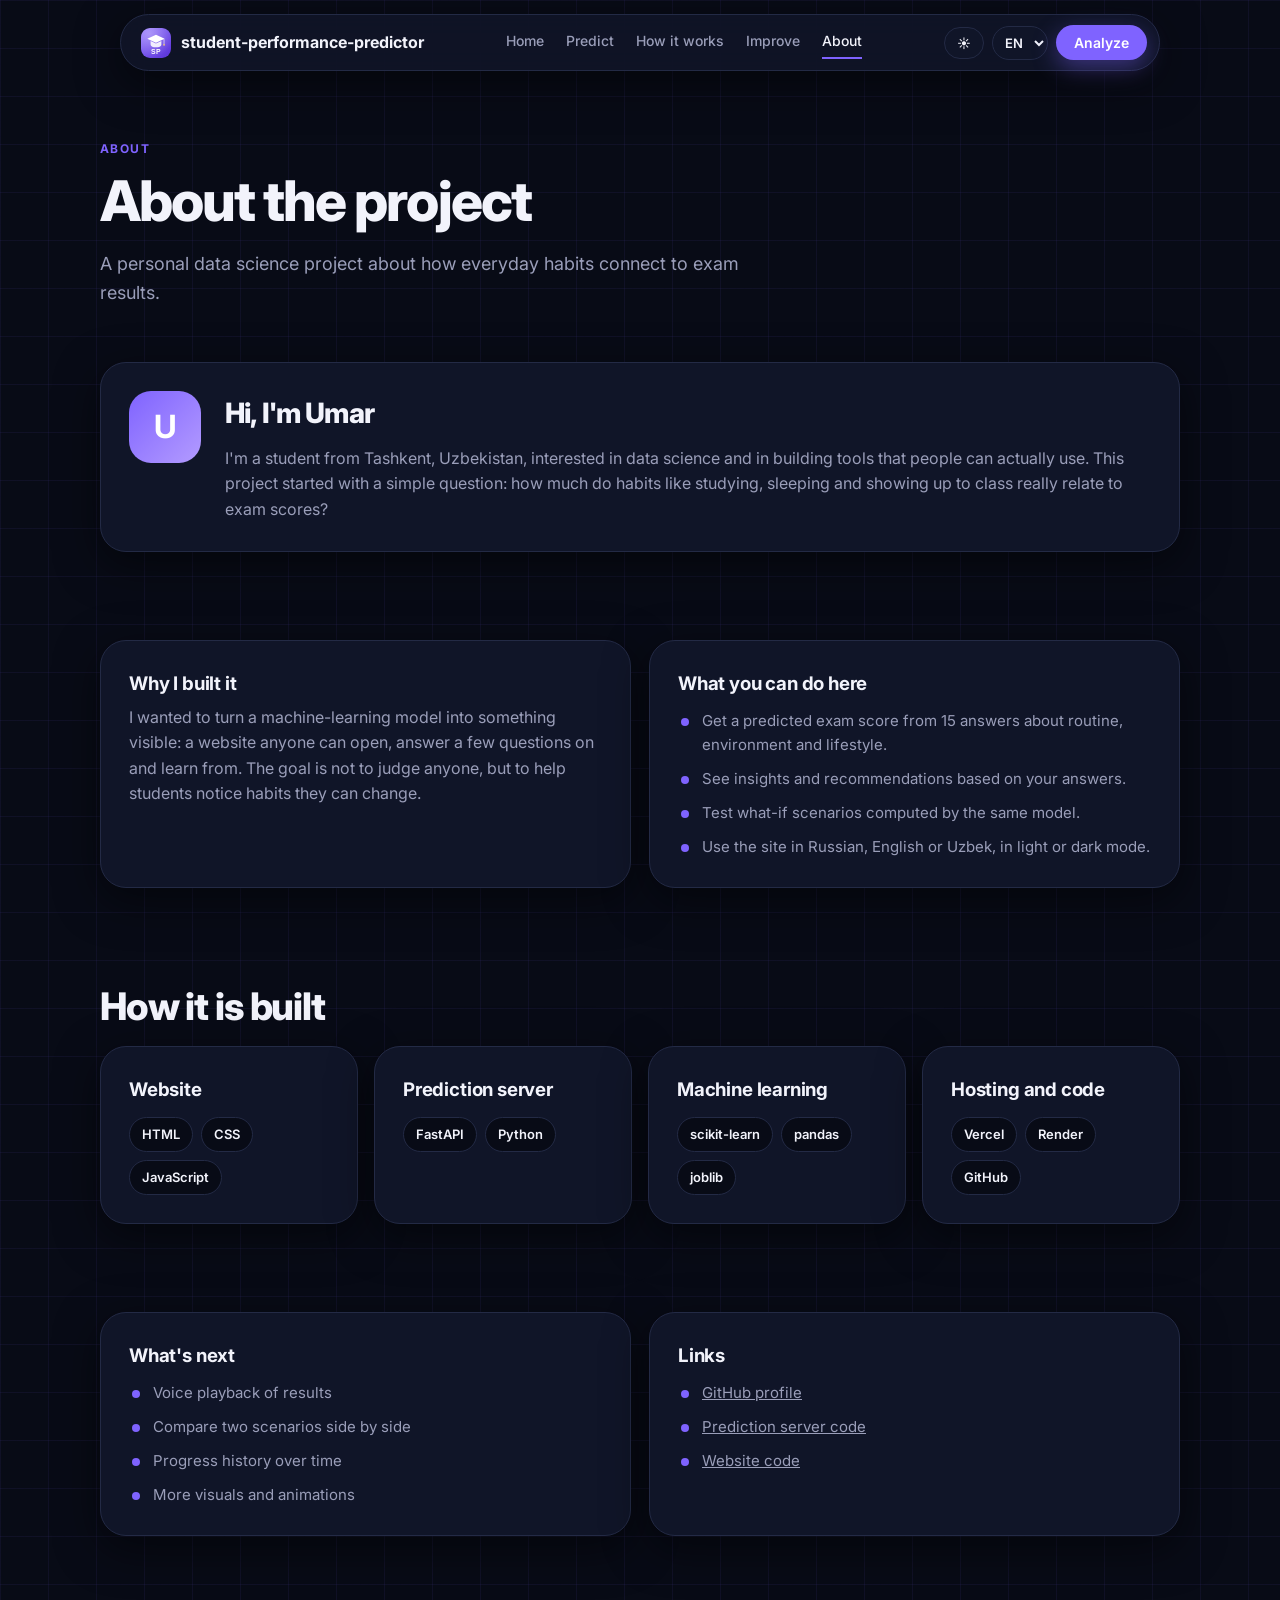
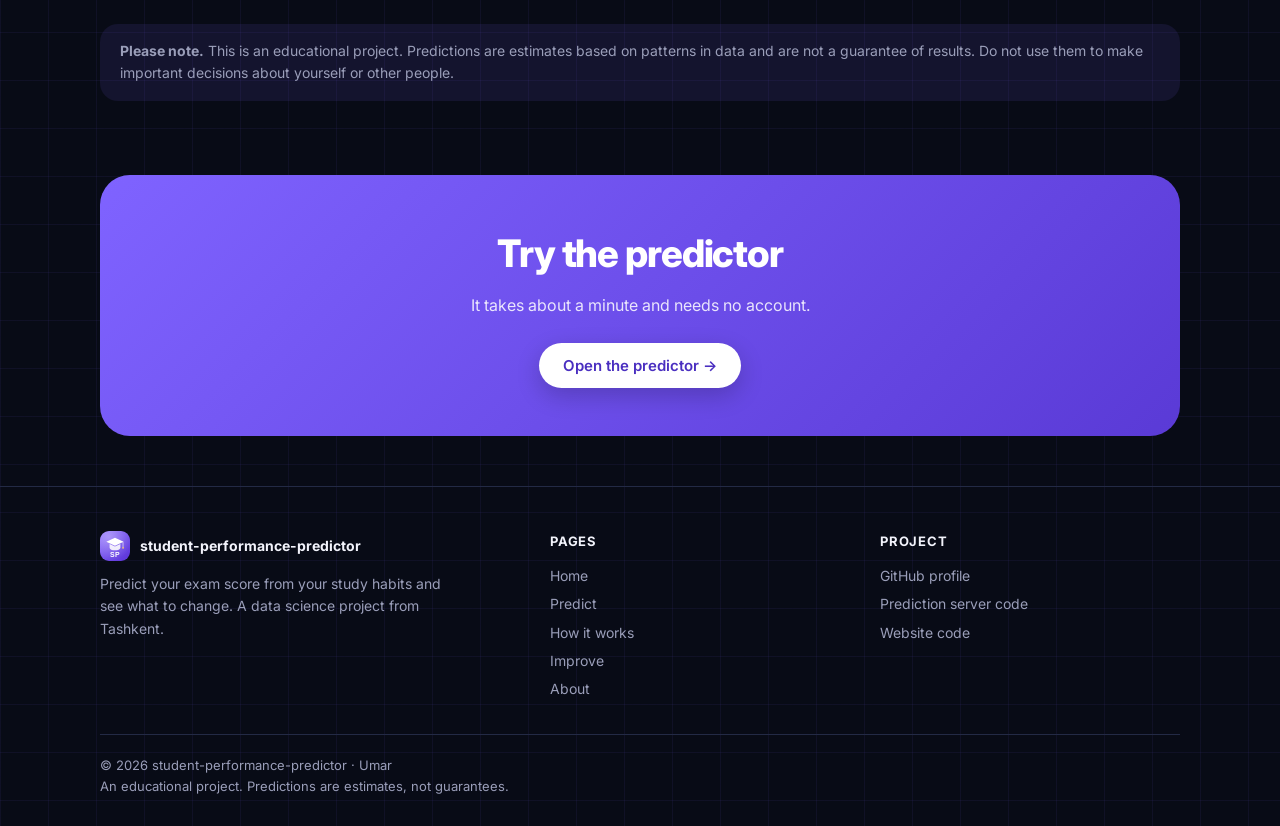
==== about.html @ a6890650 "Add files via upload" ====
<!doctype html>
<html lang="ru" data-theme="dark">
<head>
<meta charset="utf-8">
<meta name="viewport" content="width=device-width,initial-scale=1">
<title>About | student-performance-predictor</title>
<meta name="description" content="About the student performance predictor: a personal data science project by Umar, a student from Tashkent, Uzbekistan.">
<meta property="og:title" content="About the project">
<meta property="og:description" content="A personal data science project about how everyday habits connect to exam results.">
<meta property="og:type" content="website">
<meta property="og:site_name" content="student-performance-predictor">
<meta property="og:url" content="https://student-performance-predictor-vert-chi.vercel.app/about">
<meta property="og:image" content="https://student-performance-predictor-vert-chi.vercel.app/og.png">
<meta property="og:image:width" content="1200">
<meta property="og:image:height" content="630">
<meta name="twitter:card" content="summary_large_image">
<meta name="twitter:image" content="https://student-performance-predictor-vert-chi.vercel.app/og.png">
<link rel="canonical" href="https://student-performance-predictor-vert-chi.vercel.app/about">
<link rel="icon" type="image/svg+xml" href="/favicon.svg">
<link rel="icon" type="image/png" sizes="32x32" href="/favicon-32.png">
<link rel="apple-touch-icon" href="/apple-touch-icon.png">
<script>try{document.documentElement.setAttribute("data-theme",localStorage.getItem("theme")||"dark")}catch(e){}</script>
<link rel="preconnect" href="https://fonts.googleapis.com">
<link href="https://fonts.googleapis.com/css2?family=Inter:wght@400;500;600;700;800&display=swap" rel="stylesheet">
<link rel="stylesheet" href="/style.css">
</head>
<body>
<nav id="nav"></nav>

<main class="wrap">
  <div class="phead">
    <span class="crumb" data-i18n="crumb"></span>
    <h1 data-i18n="ab_title"></h1>
    <p class="lead" data-i18n="ab_lead"></p>
  </div>

  <section>
    <div class="card" style="display:flex;gap:24px;align-items:flex-start;flex-wrap:wrap">
      <div class="logo"><i style="width:72px;height:72px;border-radius:22px;font-size:32px">U</i></div>
      <div style="flex:1;min-width:260px">
        <h2 style="font-size:28px" data-i18n="me_t"></h2>
        <p style="font-size:16px" data-i18n="me_d"></p>
      </div>
    </div>
  </section>

  <section>
    <div class="cards2">
      <div class="card"><h3 data-i18n="why_t"></h3><p style="font-size:16px" data-i18n="why_d"></p></div>
      <div class="card"><h3 data-i18n="what_t"></h3><ul class="points" id="what"></ul></div>
    </div>
  </section>

  <section>
    <h2 data-i18n="tech_t"></h2>
    <div class="cards4">
      <div class="card"><h3 data-i18n="tc1"></h3><div class="stack"><span class="tag">HTML</span><span class="tag">CSS</span><span class="tag">JavaScript</span></div></div>
      <div class="card"><h3 data-i18n="tc2"></h3><div class="stack"><span class="tag">FastAPI</span><span class="tag">Python</span></div></div>
      <div class="card"><h3 data-i18n="tc3"></h3><div class="stack"><span class="tag">scikit-learn</span><span class="tag">pandas</span><span class="tag">joblib</span></div></div>
      <div class="card"><h3 data-i18n="tc4"></h3><div class="stack"><span class="tag">Vercel</span><span class="tag">Render</span><span class="tag">GitHub</span></div></div>
    </div>
  </section>

  <section>
    <div class="cards2">
      <div class="card"><h3 data-i18n="road_t"></h3><ul class="points" id="road"></ul></div>
      <div class="card"><h3 data-i18n="links_t"></h3>
        <ul class="points">
          <li><a href="https://github.com/umarkhodjaev-hash" target="_blank" rel="noopener" data-i18n="ft_gh"></a></li>
          <li><a href="https://github.com/umarkhodjaev-hash/student-performance-predictor" target="_blank" rel="noopener" data-i18n="ft_code"></a></li>
          <li><a href="https://github.com/umarkhodjaev-hash/student-performance-web" target="_blank" rel="noopener" data-i18n="ft_web"></a></li>
        </ul>
      </div>
    </div>
  </section>

  <section>
    <div class="notice"><b data-i18n="disc_t"></b> <span data-i18n="disc_d"></span></div>
  </section>

  <div class="band">
    <h2 data-i18n="go_t"></h2>
    <p data-i18n="go_d"></p>
    <a class="btn white" href="/predict" data-i18n="go_b"></a>
  </div>
</main>

<footer id="foot"></footer>

<script>
/* Shared: dictionary, layout (nav + footer), theme, language */
(function () {
  var API = "https://student-performance-predictor-bas2.onrender.com";
  window.API = API;

  window.T = {
    en: {
      n_home: "Home", n_pred: "Predict", n_how: "How it works", n_imp: "Improve", n_about: "About", n_cta: "Analyze",
      ft_tag: "Predict your exam score from your study habits and see what to change. A data science project from Tashkent.",
      ft_pages: "PAGES", ft_proj: "PROJECT", ft_gh: "GitHub profile", ft_code: "Prediction server code", ft_web: "Website code",
      ft_note: "An educational project. Predictions are estimates, not guarantees.",
      lv_excellent: "Excellent", lv_verygood: "Very Good", lv_dev: "Developing", lv_need: "Needs Improvement",
      o_Low: "Low", o_Medium: "Medium", o_High: "High", o_Yes: "Yes", o_No: "No",
      o_Positive: "Positive", o_Neutral: "Neutral", o_Negative: "Negative", o_Near: "Near", o_Moderate: "Moderate", o_Far: "Far",
      u_h: "h", u_d: "days"
    },
    ru: {
      n_home: "Главная", n_pred: "Прогноз", n_how: "Как это работает", n_imp: "Улучшить", n_about: "О проекте", n_cta: "Анализировать",
      ft_tag: "Прогнозируйте экзаменационный балл по учебным привычкам и узнайте, что менять. Проект по data science из Ташкента.",
      ft_pages: "СТРАНИЦЫ", ft_proj: "ПРОЕКТ", ft_gh: "Профиль GitHub", ft_code: "Код сервера прогноза", ft_web: "Код сайта",
      ft_note: "Учебный проект. Прогнозы приблизительные и не гарантируют результат.",
      lv_excellent: "Отлично", lv_verygood: "Очень хорошо", lv_dev: "Развивается", lv_need: "Нужно улучшить",
      o_Low: "Низкий", o_Medium: "Средний", o_High: "Высокий", o_Yes: "Да", o_No: "Нет",
      o_Positive: "Положит.", o_Neutral: "Нейтр.", o_Negative: "Отрицат.", o_Near: "Близко", o_Moderate: "Средне", o_Far: "Далеко",
      u_h: "ч", u_d: "дн."
    }
  };

  window.T.uz = {
  "n_home": "Bosh sahifa",
  "n_pred": "Bashorat",
  "n_how": "Qanday ishlaydi",
  "n_imp": "Yaxshilash",
  "n_about": "Loyiha haqida",
  "n_cta": "Tahlil qilish",
  "ft_tag": "O'quv odatlaringiz asosida imtihon balingizni bashorat qiling va nimani o'zgartirish kerakligini bilib oling. Toshkentdan data science loyihasi.",
  "ft_pages": "SAHIFALAR",
  "ft_proj": "LOYIHA",
  "ft_gh": "GitHub profili",
  "ft_code": "Bashorat serveri kodi",
  "ft_web": "Sayt kodi",
  "ft_note": "O'quv loyihasi. Bashoratlar taxminiy bo'lib, natijani kafolatlamaydi.",
  "lv_excellent": "A'lo",
  "lv_verygood": "Juda yaxshi",
  "lv_dev": "Rivojlanmoqda",
  "lv_need": "Yaxshilash kerak",
  "o_Low": "Past",
  "o_Medium": "O'rta",
  "o_High": "Yuqori",
  "o_Yes": "Ha",
  "o_No": "Yo'q",
  "o_Positive": "Ijobiy",
  "o_Neutral": "Neytral",
  "o_Negative": "Salbiy",
  "o_Near": "Yaqin",
  "o_Moderate": "O'rtacha",
  "o_Far": "Uzoq",
  "u_h": "soat",
  "u_d": "kun"
};

  var lang = "ru";
  try {
    var sl = localStorage.getItem("lang");
    var nl = (navigator.language || "").slice(0, 2);
    lang = (sl === "ru" || sl === "en" || sl === "uz") ? sl : (nl === "ru" ? "ru" : nl === "uz" ? "uz" : "en");
  } catch (e) {}

  window.getLang = function () { return lang; };
  window.t = function (k) {
    var d = window.T[lang];
    if (d[k] !== undefined) return d[k];
    if (window.T.en[k] !== undefined) return window.T.en[k];
    return k;
  };
  window.$ = function (s) { return document.querySelector(s); };

  function buildLayout() {
    var nav = document.getElementById("nav");
    if (nav) {
      nav.innerHTML =
        '<a class="logo" href="/"><img src="/favicon.svg" alt="" width="30" height="30"><span>student-performance-predictor</span></a>' +
        '<div class="links" id="links">' +
        '<a href="/" data-i18n="n_home"></a>' +
        '<a href="/predict" data-i18n="n_pred"></a>' +
        '<a href="/how-it-works" data-i18n="n_how"></a>' +
        '<a href="/improve" data-i18n="n_imp"></a>' +
        '<a href="/about" data-i18n="n_about"></a></div>' +
        '<div class="tools">' +
        '<button class="chip" id="theme" aria-label="Theme"></button>' +
        '<select class="chip" id="lang" aria-label="Language"><option value="ru">RU</option><option value="en">EN</option><option value="uz">UZ</option></select>' +
        '<a class="btn small" href="/predict" data-i18n="n_cta"></a>' +
        '<button class="chip burger" id="burger" aria-label="Menu">☰</button></div>';
      var path = location.pathname.replace(/\.html$/, "").replace(/\/+$/, "") || "/";
      nav.querySelectorAll(".links a").forEach(function (a) {
        if (a.getAttribute("href") === path) a.classList.add("cur");
      });
    }
    var foot = document.getElementById("foot");
    if (foot) {
      foot.innerHTML =
        '<div class="wrap"><div class="foot-grid">' +
        '<div><a class="logo" href="/" style="padding:0"><img src="/favicon.svg" alt="" width="30" height="30"><span style="display:inline">student-performance-predictor</span></a>' +
        '<p style="margin-top:12px;max-width:360px" data-i18n="ft_tag"></p></div>' +
        '<div><h5 data-i18n="ft_pages"></h5>' +
        '<a href="/" data-i18n="n_home"></a><a href="/predict" data-i18n="n_pred"></a>' +
        '<a href="/how-it-works" data-i18n="n_how"></a><a href="/improve" data-i18n="n_imp"></a>' +
        '<a href="/about" data-i18n="n_about"></a></div>' +
        '<div><h5 data-i18n="ft_proj"></h5>' +
        '<a href="https://github.com/umarkhodjaev-hash" target="_blank" rel="noopener" data-i18n="ft_gh"></a>' +
        '<a href="https://github.com/umarkhodjaev-hash/student-performance-predictor" target="_blank" rel="noopener" data-i18n="ft_code"></a>' +
        '<a href="https://github.com/umarkhodjaev-hash/student-performance-web" target="_blank" rel="noopener" data-i18n="ft_web"></a></div>' +
        '</div><div class="copy">© <span id="yr"></span> student-performance-predictor · Umar<br><span data-i18n="ft_note"></span></div></div>';
      var y = document.getElementById("yr");
      if (y) y.textContent = new Date().getFullYear();
    }
  }

  function applyLang() {
    document.documentElement.lang = lang;
    var d = window.T[lang];
    if (d.doc_title) document.title = d.doc_title;
    document.querySelectorAll("[data-i18n]").forEach(function (e) { e.textContent = window.t(e.getAttribute("data-i18n")); });
    var lb = document.getElementById("lang");
    if (lb) lb.value = lang;
    if (window.onLang) window.onLang();
  }
  window.applyLang = applyLang;

  function setTheme(m) {
    document.documentElement.setAttribute("data-theme", m);
    var b = document.getElementById("theme");
    if (b) b.textContent = m === "dark" ? "☀️" : "🌙";
    try { localStorage.setItem("theme", m); } catch (e) {}
  }

  document.addEventListener("DOMContentLoaded", function () {
    buildLayout();
    var saved = null;
    try { saved = localStorage.getItem("theme"); } catch (e) {}
    setTheme(saved || "dark");
    document.getElementById("theme").onclick = function () {
      setTheme(document.documentElement.getAttribute("data-theme") === "dark" ? "light" : "dark");
    };
    document.getElementById("lang").onchange = function () {
      lang = this.value;
      try { localStorage.setItem("lang", lang); } catch (e) {}
      applyLang();
    };
    document.getElementById("burger").onclick = function () {
      document.getElementById("links").classList.toggle("open");
    };
    applyLang();
    /* wake the free Render server in the background */
    try { fetch(API + "/robots.txt", { mode: "no-cors" }).catch(function () {}); } catch (e) {}
  });
})();

</script>
<script>
Object.assign(T.en, {
  doc_title: "About | student-performance-predictor",
  crumb: "ABOUT", ab_title: "About the project",
  ab_lead: "A personal data science project about how everyday habits connect to exam results.",
  me_t: "Hi, I'm Umar",
  me_d: "I'm a student from Tashkent, Uzbekistan, interested in data science and in building tools that people can actually use. This project started with a simple question: how much do habits like studying, sleeping and showing up to class really relate to exam scores?",
  why_t: "Why I built it",
  why_d: "I wanted to turn a machine-learning model into something visible: a website anyone can open, answer a few questions on and learn from. The goal is not to judge anyone, but to help students notice habits they can change.",
  what_t: "What you can do here",
  w1: "Get a predicted exam score from 15 answers about routine, environment and lifestyle.",
  w2: "See insights and recommendations based on your answers.",
  w3: "Test what-if scenarios computed by the same model.",
  w4: "Use the site in Russian, English or Uzbek, in light or dark mode.",
  tech_t: "How it is built", tc1: "Website", tc2: "Prediction server", tc3: "Machine learning", tc4: "Hosting and code",
  road_t: "What's next",
  r1: "Voice playback of results", r2: "Compare two scenarios side by side", r3: "Progress history over time", r4: "More visuals and animations",
  links_t: "Links",
  disc_t: "Please note.", disc_d: "This is an educational project. Predictions are estimates based on patterns in data and are not a guarantee of results. Do not use them to make important decisions about yourself or other people.",
  go_t: "Try the predictor", go_d: "It takes about a minute and needs no account.", go_b: "Open the predictor →"
});
Object.assign(T.ru, {
  doc_title: "О проекте | student-performance-predictor",
  crumb: "О ПРОЕКТЕ", ab_title: "О проекте",
  ab_lead: "Личный проект по data science о том, как повседневные привычки связаны с результатами экзаменов.",
  me_t: "Привет, я Умар",
  me_d: "Я студент из Ташкента, Узбекистан, интересуюсь data science и созданием инструментов, которыми люди реально пользуются. Проект начался с простого вопроса: насколько привычки вроде учёбы, сна и посещения занятий на самом деле связаны с экзаменационными баллами?",
  why_t: "Зачем я это сделал",
  why_d: "Я хотел превратить модель машинного обучения во что-то видимое: сайт, который любой может открыть, ответить на несколько вопросов и чему-то научиться. Цель не в том, чтобы кого-то оценивать, а в том, чтобы помочь ученикам заметить привычки, которые они могут изменить.",
  what_t: "Что можно сделать здесь",
  w1: "Получить прогноз экзаменационного балла по 15 ответам о рутине, окружении и образе жизни.",
  w2: "Увидеть выводы и рекомендации по своим ответам.",
  w3: "Проверить сценарии «а что если», посчитанные той же моделью.",
  w4: "Пользоваться сайтом на русском, английском или узбекском, в светлой или тёмной теме.",
  tech_t: "Как это сделано", tc1: "Сайт", tc2: "Сервер прогноза", tc3: "Машинное обучение", tc4: "Хостинг и код",
  road_t: "Что дальше",
  r1: "Озвучка результата", r2: "Сравнение двух сценариев рядом", r3: "История прогресса со временем", r4: "Больше визуализаций и анимаций",
  links_t: "Ссылки",
  disc_t: "Важно.", disc_d: "Это учебный проект. Прогнозы — оценки по закономерностям в данных, они не гарантируют результат. Не используйте их для важных решений о себе или других людях.",
  go_t: "Попробуйте предиктор", go_d: "Это займёт около минуты, аккаунт не нужен.", go_b: "Открыть предиктор →"
});

Object.assign(T.uz, {
  "doc_title": "Loyiha haqida | student-performance-predictor",
  "crumb": "LOYIHA HAQIDA",
  "ab_title": "Loyiha haqida",
  "ab_lead": "Kundalik odatlar imtihon natijalari bilan qanday bog'liqligi haqidagi shaxsiy data science loyihasi.",
  "me_t": "Salom, men Umarman",
  "me_d": "Men O'zbekistonning Toshkent shahridan talabaman, data science va odamlar haqiqatan ham foydalana oladigan vositalar yaratishga qiziqaman. Bu loyiha oddiy savoldan boshlandi: o'qish, uxlash va darsga qatnashish kabi odatlar imtihon ballari bilan aslida qanchalik bog'liq?",
  "why_t": "Nima uchun yaratdim",
  "why_d": "Men mashinaviy o'rganish modelini ko'zga ko'rinadigan narsaga aylantirmoqchi edim: har kim ochib, bir nechta savolga javob berib, nimadir o'rganishi mumkin bo'lgan sayt. Maqsad hech kimni baholash emas, o'quvchilarga o'zgartira oladigan odatlarni payqashga yordam berishdir.",
  "what_t": "Bu yerda nima qilish mumkin",
  "w1": "Kundalik tartib, muhit va turmush tarzi haqidagi 15 ta javobdan imtihon balini bashorat qilish.",
  "w2": "Javoblaringiz asosida xulosa va tavsiyalarni ko'rish.",
  "w3": "Xuddi shu model hisoblagan 'agar o'zgartirsam' stsenariylarini sinash.",
  "w4": "Saytdan rus, ingliz yoki o'zbek tilida, yorug' yoki qorong'i rejimda foydalanish.",
  "tech_t": "Qanday qurilgan",
  "tc1": "Sayt",
  "tc2": "Bashorat serveri",
  "tc3": "Mashinaviy o'rganish",
  "tc4": "Hosting va kod",
  "road_t": "Keyingi rejalar",
  "r1": "Natijani ovozli o'qish",
  "r2": "Ikki stsenariyni yonma-yon solishtirish",
  "r3": "Vaqt bo'yicha taraqqiyot tarixi",
  "r4": "Ko'proq vizualizatsiya va animatsiya",
  "links_t": "Havolalar",
  "disc_t": "Diqqat.",
  "disc_d": "Bu o'quv loyihasi. Bashoratlar ma'lumotlardagi qonuniyatlarga asoslangan taxminiy baho bo'lib, natijani kafolatlamaydi. Ularni o'zingiz yoki boshqalar haqida muhim qarorlar qabul qilish uchun ishlatmang.",
  "go_t": "Bashoratchini sinab ko'ring",
  "go_d": "Taxminan bir daqiqa vaqt oladi, akkaunt shart emas.",
  "go_b": "Bashoratchini ochish →"
});

window.onLang = function () {
  document.getElementById("what").innerHTML = [1, 2, 3, 4].map(function (i) { return "<li>" + t("w" + i) + "</li>"; }).join("");
  document.getElementById("road").innerHTML = [1, 2, 3, 4].map(function (i) { return "<li>" + t("r" + i) + "</li>"; }).join("");
};
</script>
</body>
</html>
---- style.css ----
:root{
  --bg:#fafaff;--surface:#fff;--text:#0f1020;--muted:#5d6079;--line:#e7e7f3;
  --brand:#6c47e8;--brand2:#9b6bff;--ok:#16a34a;--bad:#ef4444;
  --shadow:0 10px 40px rgba(60,40,140,.10);--grid:rgba(108,71,232,.06);
}
:root[data-theme="dark"]{
  --bg:#080b16;--surface:#101528;--text:#f2f3fb;--muted:#9a9eb9;--line:#232a45;
  --brand:#7f63ff;--brand2:#b39bff;--shadow:0 12px 44px rgba(0,0,0,.5);--grid:rgba(127,99,255,.07);
}
*{box-sizing:border-box;margin:0}
html{scroll-behavior:smooth}
body{font-family:Inter,system-ui,sans-serif;background:var(--bg);color:var(--text);line-height:1.6;
  background-image:linear-gradient(var(--grid) 1px,transparent 1px),linear-gradient(90deg,var(--grid) 1px,transparent 1px);
  background-size:48px 48px;transition:background-color .3s,color .3s}
.wrap{max-width:1120px;margin:0 auto;padding:0 20px}
button{font-family:inherit}
a{color:inherit}
[hidden]{display:none!important}
/* nav */
nav{position:sticky;top:14px;z-index:30;margin:14px auto 0;max-width:1040px;display:flex;align-items:center;justify-content:space-between;
  gap:12px;padding:10px 12px 10px 20px;background:color-mix(in srgb,var(--surface) 88%,transparent);backdrop-filter:blur(14px);
  border:1px solid var(--line);border-radius:999px;box-shadow:var(--shadow)}
.logo{display:flex;align-items:center;gap:10px;font-weight:700;text-decoration:none;color:var(--text);white-space:nowrap}
.logo i{width:30px;height:30px;border-radius:9px;background:linear-gradient(135deg,var(--brand),var(--brand2));display:grid;place-items:center;color:#fff;font-style:normal;font-size:16px;flex:none}
nav .links{display:flex;gap:22px}
nav .links a{color:var(--muted);text-decoration:none;font-size:14px;font-weight:500;padding:4px 0;border-bottom:2px solid transparent}
nav .links a:hover{color:var(--text)}
nav .links a.cur{color:var(--text);border-bottom-color:var(--brand)}
.tools{display:flex;gap:8px;align-items:center}
.chip{border:1px solid var(--line);background:var(--surface);color:var(--text);border-radius:999px;padding:7px 12px;font:600 13px Inter;cursor:pointer}
.burger{display:none}
.btn{border:0;background:var(--brand);color:#fff;border-radius:999px;padding:13px 24px;font:600 15px Inter;cursor:pointer;text-decoration:none;display:inline-flex;gap:8px;align-items:center;justify-content:center;
  box-shadow:0 8px 24px color-mix(in srgb,var(--brand) 40%,transparent);transition:transform .15s,opacity .15s}
.btn:hover{transform:translateY(-2px)}
.btn:disabled{opacity:.4;cursor:not-allowed;transform:none}
.btn.small{padding:9px 18px;font-size:14px}
.btn.ghost{background:transparent;color:var(--text);box-shadow:none;border:1px solid var(--line)}
.btn.white{background:#fff;color:#4a2fc0;box-shadow:0 8px 24px rgba(0,0,0,.2)}
/* page header */
.phead{padding:64px 0 10px}
.crumb{display:inline-block;color:var(--brand);font-weight:700;font-size:12px;letter-spacing:.12em;margin-bottom:14px}
.phead h1{font-size:clamp(34px,5vw,56px)}
.phead .lead{margin-bottom:0}
/* hero */
.hero{display:grid;grid-template-columns:1.1fr .9fr;gap:30px;align-items:center;padding:70px 0 50px}
.badge{display:inline-block;padding:7px 14px;border:1px solid var(--line);border-radius:999px;font-size:12px;font-weight:700;letter-spacing:.1em;color:var(--brand);background:var(--surface);margin-bottom:22px}
h1{font-size:clamp(40px,6vw,70px);line-height:1.04;letter-spacing:-.035em;font-weight:800}
h1 .g{background:linear-gradient(90deg,var(--brand),var(--brand2));-webkit-background-clip:text;background-clip:text;color:transparent}
.lead{margin:20px 0 28px;color:var(--muted);font-size:18px;max-width:640px}
.cta{display:flex;gap:12px;flex-wrap:wrap}
.stage{position:relative;min-height:380px;display:grid;place-items:center}
.orb{position:absolute;width:340px;height:340px;border-radius:50%;background:radial-gradient(circle at 35% 30%,var(--brand2),var(--brand) 55%,transparent 72%);opacity:.25;filter:blur(10px)}
.hcard{position:relative;width:100%;max-width:400px;background:var(--surface);border:1px solid var(--line);border-radius:26px;padding:26px;box-shadow:var(--shadow)}
.hcard small{display:block;font-size:11px;letter-spacing:.12em;font-weight:700;color:var(--muted)}
.hcard h3{font-size:20px;margin:4px 0 16px}
.hbig{display:flex;align-items:flex-end;justify-content:space-between;margin-bottom:14px}
.hbig b{font-size:60px;line-height:1;letter-spacing:-.04em;background:linear-gradient(135deg,var(--brand),var(--brand2));-webkit-background-clip:text;background-clip:text;color:transparent}
.hbig span{color:var(--muted);font-size:15px;margin-left:4px}
.pill{display:inline-block;padding:6px 14px;border-radius:999px;font-weight:700;font-size:13px;color:var(--brand);border:1px solid color-mix(in srgb,var(--brand) 40%,transparent);background:color-mix(in srgb,var(--brand) 12%,transparent)}
.hrow{display:flex;justify-content:space-between;font-size:14px;padding:8px 0;border-top:1px solid var(--line);color:var(--muted)}
.hrow b{color:var(--text)}
.empty{color:var(--muted);font-size:14px;padding:8px 0}
.float{position:absolute;background:var(--surface);border:1px solid var(--line);border-radius:16px;padding:10px 14px;box-shadow:var(--shadow);animation:bob 6s ease-in-out infinite;font-size:13px;font-weight:600}
.float.a{top:6px;right:0}.float.b{bottom:16px;left:0;animation-delay:-3s}
@keyframes bob{50%{transform:translateY(-9px)}}
/* sections */
section{padding:44px 0}
h2{font-size:clamp(26px,3.6vw,38px);letter-spacing:-.03em;font-weight:800;margin-bottom:10px}
h3{letter-spacing:-.01em}
.sub{color:var(--muted);margin-bottom:28px;max-width:680px}
.card{background:var(--surface);border:1px solid var(--line);border-radius:26px;padding:28px;box-shadow:var(--shadow)}
.card p{color:var(--muted);font-size:15px;margin-top:6px}
.cards3{display:grid;grid-template-columns:repeat(3,1fr);gap:18px}
.cards2{display:grid;grid-template-columns:repeat(2,1fr);gap:18px}
.cards4{display:grid;grid-template-columns:repeat(4,1fr);gap:16px}
.ico{width:44px;height:44px;border-radius:14px;background:color-mix(in srgb,var(--brand) 14%,transparent);display:grid;place-items:center;font-size:22px;margin-bottom:14px}
.num{width:36px;height:36px;border-radius:12px;background:var(--brand);color:#fff;display:grid;place-items:center;font-weight:700;margin-bottom:14px}
.stats{display:grid;grid-template-columns:repeat(4,1fr);gap:14px;padding:30px 0 10px}
.stat{background:var(--surface);border:1px solid var(--line);border-radius:20px;padding:20px;text-align:center}
.stat b{display:block;font-size:34px;letter-spacing:-.03em;background:linear-gradient(135deg,var(--brand),var(--brand2));-webkit-background-clip:text;background-clip:text;color:transparent}
.stat span{color:var(--muted);font-size:13px}
.band{background:linear-gradient(135deg,var(--brand),#5a3ad6);color:#fff;border-radius:30px;padding:48px 28px;text-align:center;margin:30px 0}
.band h2{color:#fff}
.band p{color:rgba(255,255,255,.85);max-width:560px;margin:0 auto 24px}
/* tables, faq */
.tbl-wrap{overflow-x:auto;border:1px solid var(--line);border-radius:22px;background:var(--surface);box-shadow:var(--shadow)}
table{width:100%;border-collapse:collapse;min-width:620px}
th,td{padding:16px 20px;text-align:left;font-size:14px;vertical-align:top;border-top:1px solid var(--line)}
th{border-top:0;color:var(--muted);font-size:12px;letter-spacing:.08em;text-transform:uppercase}
td:first-child{font-weight:700;white-space:nowrap}
td{color:var(--muted)}
td:first-child{color:var(--text)}
.faq{background:var(--surface);border:1px solid var(--line);border-radius:22px;padding:6px 24px;box-shadow:var(--shadow)}
.faq details{padding:16px 0;border-top:1px solid var(--line)}
.faq details:first-child{border-top:0}
.faq summary{cursor:pointer;font-weight:600;list-style:none;display:flex;justify-content:space-between;gap:12px}
.faq summary::after{content:"+";color:var(--brand);font-size:20px;line-height:1}
.faq details[open] summary::after{content:"−"}
.faq details p{color:var(--muted);font-size:15px;margin-top:10px}
.points{list-style:none;padding:0;display:grid;gap:10px;margin-top:10px}
.points li{position:relative;padding-left:24px;color:var(--muted);font-size:15px}
.points li::before{content:"";position:absolute;left:3px;top:9px;width:8px;height:8px;border-radius:50%;background:var(--brand)}
.lvl{border-left:5px solid var(--brand)}
.lvl b{font-size:13px;color:var(--brand);letter-spacing:.06em}
.days{display:grid;grid-template-columns:repeat(auto-fit,minmax(150px,1fr));gap:14px}
.day{background:var(--surface);border:1px solid var(--line);border-radius:20px;padding:18px}
.day small{color:var(--brand);font-weight:700;font-size:12px;letter-spacing:.08em}
.day p{font-size:14px;color:var(--muted);margin-top:6px}
.stack{display:flex;flex-wrap:wrap;gap:8px;margin-top:12px}
.tag{padding:6px 12px;border-radius:999px;border:1px solid var(--line);background:var(--bg);font-size:13px;font-weight:600}
.notice{padding:16px 20px;border-radius:18px;background:color-mix(in srgb,var(--brand) 10%,transparent);font-size:14px;color:var(--muted)}
/* predict form */
.stepper{display:flex;gap:10px;margin-bottom:26px}
.sp{flex:1}
.sp i{display:block;height:6px;border-radius:99px;background:var(--line);margin-bottom:8px;overflow:hidden;position:relative}
.sp i::after{content:"";position:absolute;inset:0;background:linear-gradient(90deg,var(--brand),var(--brand2));transform:scaleX(0);transform-origin:left;transition:transform .4s}
.sp.on i::after,.sp.done i::after{transform:scaleX(1)}
.sp span{font-size:12px;font-weight:600;color:var(--muted)}
.sp.on span{color:var(--text)}
.st-t{font-size:24px;letter-spacing:-.02em}
.st-d{color:var(--muted);margin:4px 0 22px;font-size:15px}
.grid{display:grid;grid-template-columns:1fr 1fr;gap:22px 30px}
.field .row{display:flex;justify-content:space-between;gap:10px;font-weight:600;font-size:14px;margin-bottom:9px}
.field .row output{color:var(--brand);white-space:nowrap}
.field .hint{font-size:12px;color:var(--muted);margin-top:7px}
input[type=range]{-webkit-appearance:none;appearance:none;width:100%;height:8px;border-radius:99px;outline:0;
  background:linear-gradient(90deg,var(--brand) var(--p,50%),var(--line) var(--p,50%))}
input[type=range]::-webkit-slider-thumb{-webkit-appearance:none;width:22px;height:22px;border-radius:50%;background:#fff;border:4px solid var(--brand);cursor:pointer;box-shadow:0 2px 8px rgba(0,0,0,.25)}
input[type=range]::-moz-range-thumb{width:14px;height:14px;border-radius:50%;background:#fff;border:4px solid var(--brand);cursor:pointer}
.seg{display:flex;gap:6px;background:var(--bg);border:1px solid var(--line);border-radius:14px;padding:4px}
.seg button{flex:1;border:0;background:transparent;color:var(--muted);font:600 13px Inter;padding:9px 6px;border-radius:10px;cursor:pointer;transition:all .15s}
.seg button.on{background:var(--brand);color:#fff;box-shadow:0 4px 14px color-mix(in srgb,var(--brand) 40%,transparent)}
.att{margin-top:20px;padding:12px 16px;border-radius:14px;background:color-mix(in srgb,var(--brand) 10%,transparent);font-size:14px}
.att b{color:var(--brand)}
.navb{display:flex;justify-content:space-between;margin-top:28px;gap:12px}
.res{display:grid;grid-template-columns:.8fr 1.2fr;gap:28px}
.ringbox{text-align:center}
.ring{position:relative;width:230px;height:230px;margin:0 auto 14px}
.ring svg{transform:rotate(-90deg)}
.ring circle{fill:none;stroke-width:16;stroke-linecap:round}
.ring .bg{stroke:var(--line)}
.ring .fg{stroke:url(#g);transition:stroke-dashoffset 1.1s cubic-bezier(.2,.8,.2,1)}
.ring .mid{position:absolute;inset:0;display:grid;place-content:center}
.ring .mid b{font-size:58px;letter-spacing:-.03em;line-height:1}
.ring .mid span{color:var(--muted);font-size:13px}
.box{background:var(--bg);border:1px solid var(--line);border-radius:18px;padding:18px 20px;margin-bottom:14px}
.box h4{font-size:14px;margin-bottom:10px}
.box ul{list-style:none;padding:0;display:grid;gap:8px}
.box li{font-size:14px;padding-left:22px;position:relative;color:var(--muted)}
.box li::before{content:"";position:absolute;left:2px;top:7px;width:8px;height:8px;border-radius:50%;background:var(--brand)}
.box.ins li::before{background:var(--ok)}
.sc{display:flex;justify-content:space-between;align-items:center;gap:10px;font-size:14px;padding:9px 0;border-top:1px solid var(--line)}
.sc:first-of-type{border-top:0}
.sc b{white-space:nowrap}
.pos{color:var(--ok)}.neg{color:var(--bad)}.zero{color:var(--muted)}
.note{margin-top:16px;font-size:12.5px;color:var(--muted)}
.loader{position:fixed;inset:0;z-index:50;background:color-mix(in srgb,var(--bg) 82%,transparent);backdrop-filter:blur(8px);display:grid;place-content:center;text-align:center;gap:16px;padding:20px}
.spin{width:52px;height:52px;border-radius:50%;border:5px solid var(--line);border-top-color:var(--brand);margin:0 auto;animation:sp .9s linear infinite}
@keyframes sp{to{transform:rotate(360deg)}}
.err{padding:14px 16px;border-radius:14px;background:color-mix(in srgb,var(--bad) 12%,transparent);color:var(--bad);font-size:14px;margin-top:16px}
/* footer */
footer{margin-top:50px;border-top:1px solid var(--line);padding:44px 0 30px;color:var(--muted);font-size:14px}
.foot-grid{display:grid;grid-template-columns:1.4fr 1fr 1fr;gap:30px}
footer h5{color:var(--text);font-size:13px;margin-bottom:10px;letter-spacing:.06em}
footer a{display:block;text-decoration:none;color:var(--muted);padding:3px 0}
footer a:hover{color:var(--text)}
footer .copy{margin-top:30px;padding-top:20px;border-top:1px solid var(--line);font-size:13px}
@media(max-width:860px){
  .burger{display:inline-block}.logo span{display:none}
  nav .links{display:none}
  nav .links.open{display:flex;flex-direction:column;gap:4px;position:absolute;top:calc(100% + 10px);left:0;right:0;background:var(--surface);border:1px solid var(--line);border-radius:22px;padding:14px 20px;box-shadow:var(--shadow)}
  nav .links.open a{padding:10px 0;font-size:16px}
  .hero,.res,.grid,.cards3,.cards2,.foot-grid{grid-template-columns:1fr}
  .cards4,.stats{grid-template-columns:repeat(2,1fr)}
  .hero{padding-top:44px}.phead{padding-top:44px}
}

/* 3D graduation cap (home) */
.stage{min-height:480px}
#cap3d{position:absolute;top:-8px;left:50%;transform:translateX(-50%);width:300px;height:250px;z-index:3;pointer-events:none}
#cap3d canvas{width:100%!important;height:100%!important;display:block}
.stage .hcard{margin-top:150px}
.stage .float.a{top:40px}
@media(max-width:860px){.stage{min-height:440px}#cap3d{width:260px;height:220px}.stage .hcard{margin-top:120px}}

/* language select */
select.chip{padding:7px 8px;cursor:pointer;background:var(--surface);color:var(--text)}
select.chip option{background:var(--surface);color:var(--text)}

/* logo image */
.logo img{width:30px;height:30px;border-radius:9px;flex:none;display:block}
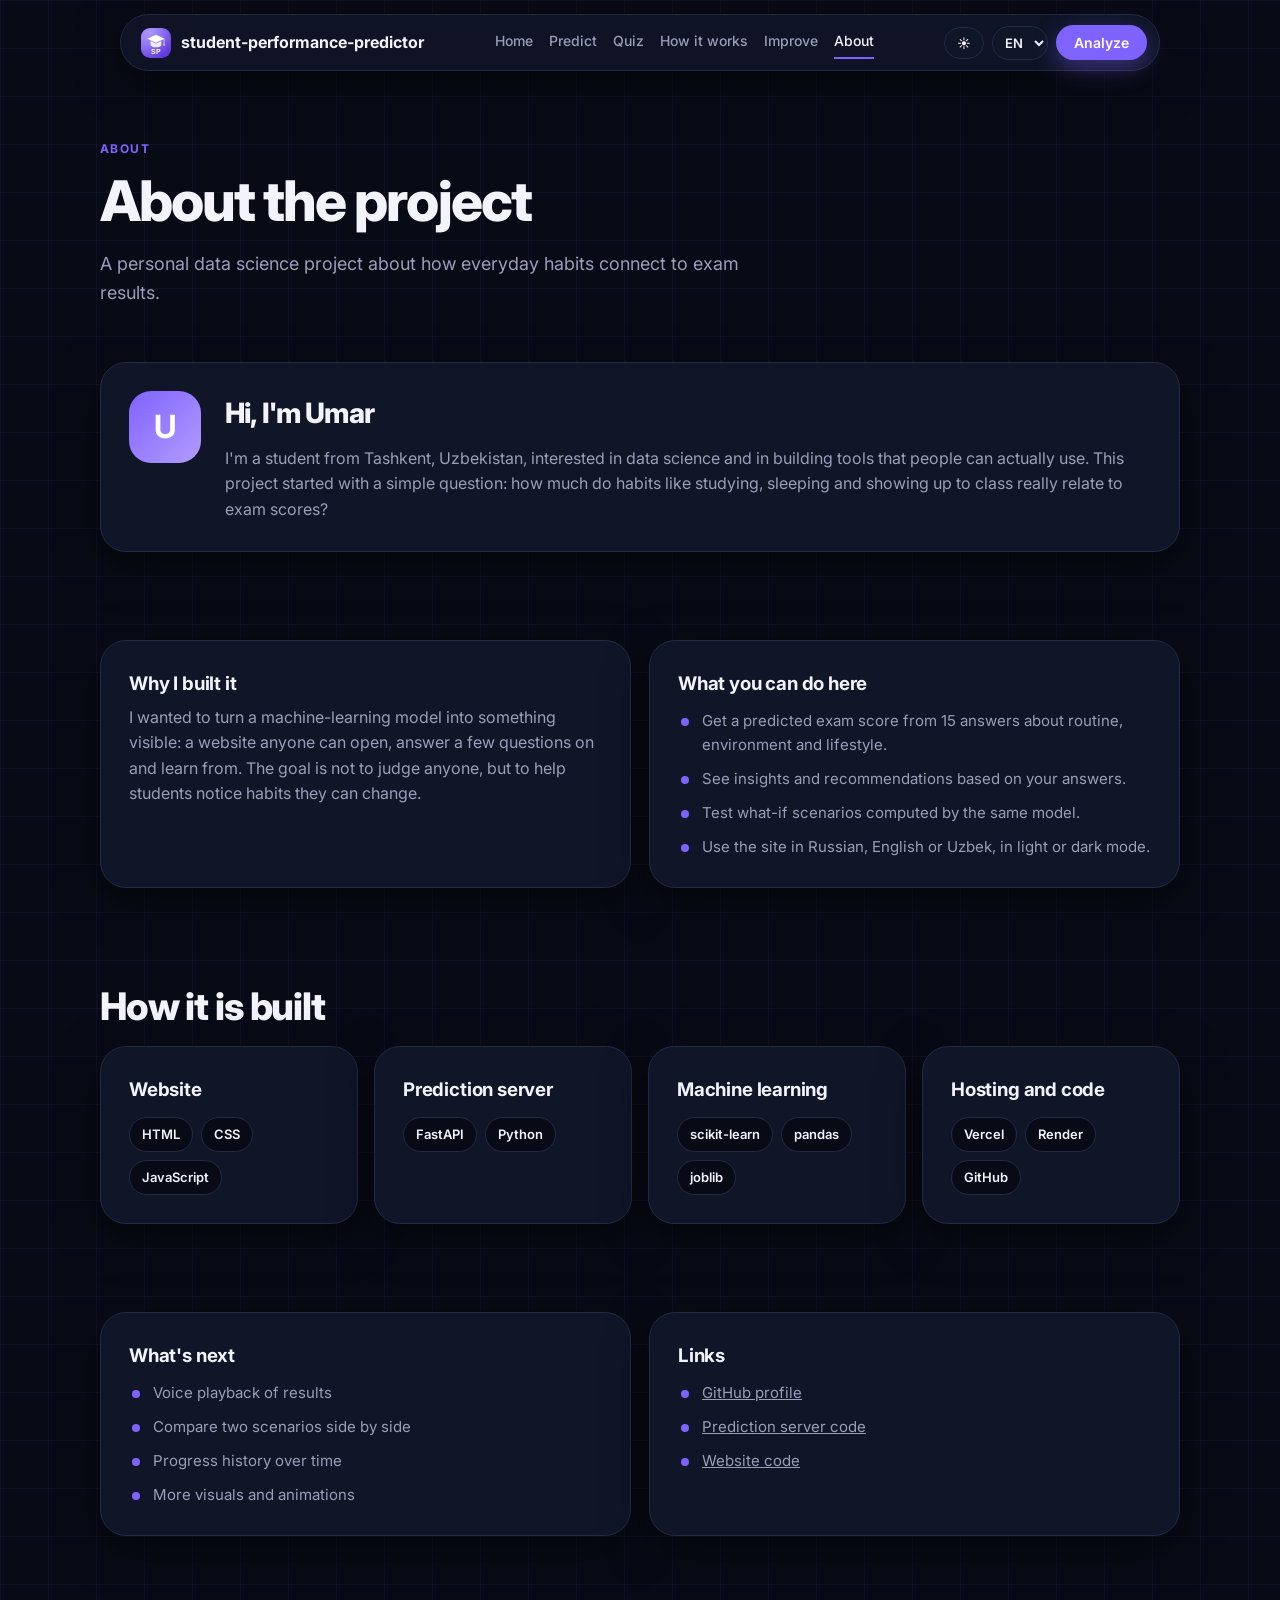
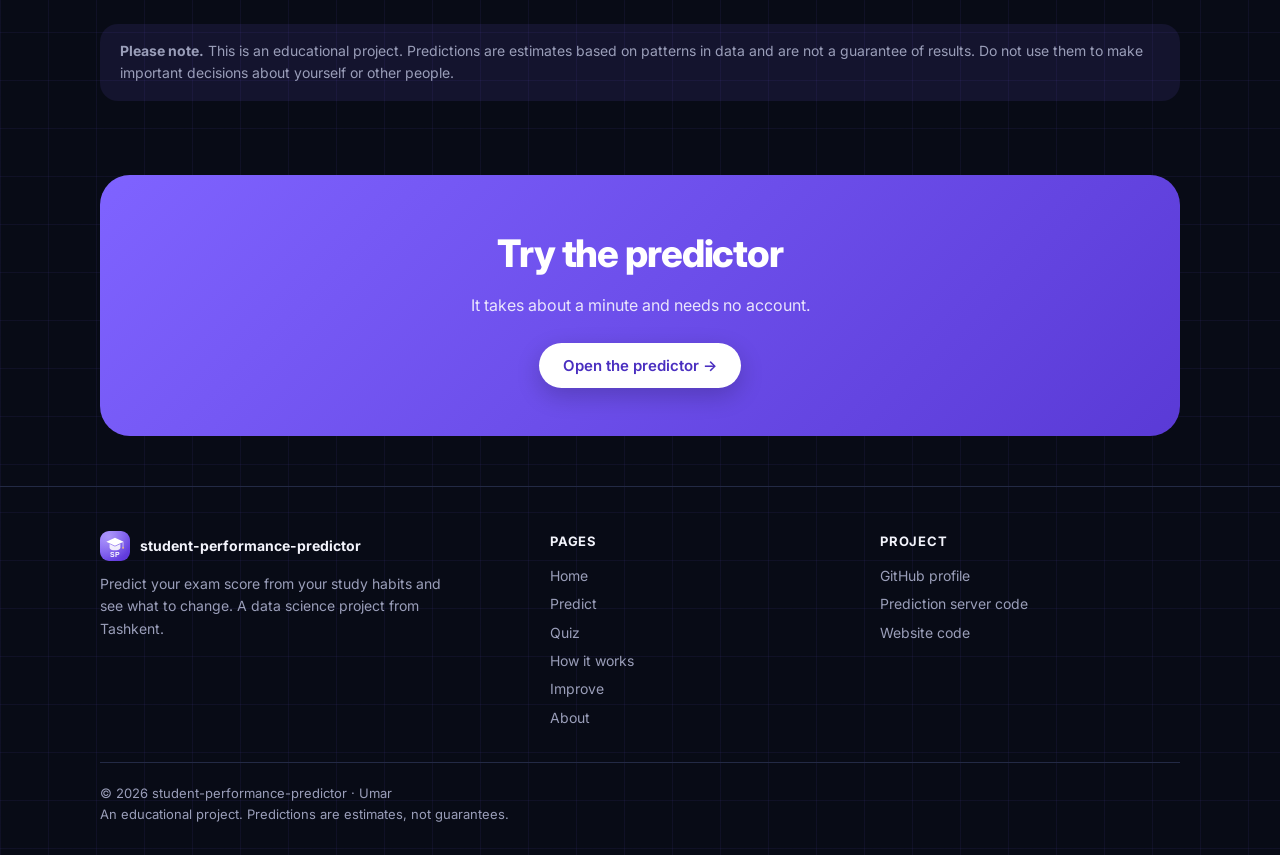
==== commit 911d6c0e: "Add files via upload" ====
--- a/about.html
+++ b/about.html
@@ -3,6 +3,7 @@
 <head>
 <meta charset="utf-8">
 <meta name="viewport" content="width=device-width,initial-scale=1">
+<meta name="theme-color" content="#6c47e8">
 <title>About | student-performance-predictor</title>
 <meta name="description" content="About the student performance predictor: a personal data science project by Umar, a student from Tashkent, Uzbekistan.">
 <meta property="og:title" content="About the project">
@@ -95,7 +96,7 @@
 
   window.T = {
     en: {
-      n_home: "Home", n_pred: "Predict", n_how: "How it works", n_imp: "Improve", n_about: "About", n_cta: "Analyze",
+      n_home: "Home", n_pred: "Predict", n_how: "How it works", n_imp: "Improve", n_about: "About", n_cta: "Analyze", n_quiz: "Quiz",
       ft_tag: "Predict your exam score from your study habits and see what to change. A data science project from Tashkent.",
       ft_pages: "PAGES", ft_proj: "PROJECT", ft_gh: "GitHub profile", ft_code: "Prediction server code", ft_web: "Website code",
       ft_note: "An educational project. Predictions are estimates, not guarantees.",
@@ -105,7 +106,7 @@
       u_h: "h", u_d: "days"
     },
     ru: {
-      n_home: "Главная", n_pred: "Прогноз", n_how: "Как это работает", n_imp: "Улучшить", n_about: "О проекте", n_cta: "Анализировать",
+      n_home: "Главная", n_pred: "Прогноз", n_how: "Как это работает", n_imp: "Улучшить", n_about: "О проекте", n_cta: "Анализировать", n_quiz: "Квиз",
       ft_tag: "Прогнозируйте экзаменационный балл по учебным привычкам и узнайте, что менять. Проект по data science из Ташкента.",
       ft_pages: "СТРАНИЦЫ", ft_proj: "ПРОЕКТ", ft_gh: "Профиль GitHub", ft_code: "Код сервера прогноза", ft_web: "Код сайта",
       ft_note: "Учебный проект. Прогнозы приблизительные и не гарантируют результат.",
@@ -123,6 +124,7 @@
   "n_imp": "Yaxshilash",
   "n_about": "Loyiha haqida",
   "n_cta": "Tahlil qilish",
+  "n_quiz": "Viktorina",
   "ft_tag": "O'quv odatlaringiz asosida imtihon balingizni bashorat qiling va nimani o'zgartirish kerakligini bilib oling. Toshkentdan data science loyihasi.",
   "ft_pages": "SAHIFALAR",
   "ft_proj": "LOYIHA",
@@ -165,6 +167,30 @@
   };
   window.$ = function (s) { return document.querySelector(s); };
 
+  window.mascot = function (mood) {
+    var think = mood === "think", cheer = mood === "cheer";
+    var px = think ? [74, 104, 114, 104] : [80, 111, 120, 111];
+    var lw = cheer ? 62 : 8, rw = cheer ? -62 : -8;
+    return '<svg class="mascot" viewBox="0 0 200 200" role="img" aria-label="Sovi">' +
+      '<g transform="rotate(' + lw + ' 56 100)"><ellipse cx="44" cy="128" rx="15" ry="36" fill="#6d49e0"/></g>' +
+      '<g transform="rotate(' + rw + ' 144 100)"><ellipse cx="156" cy="128" rx="15" ry="36" fill="#6d49e0"/></g>' +
+      '<ellipse cx="100" cy="124" rx="60" ry="64" fill="#8b6cff"/>' +
+      '<ellipse cx="100" cy="148" rx="36" ry="38" fill="#efe9ff"/>' +
+      '<path d="M84 140q8 8 16 0M100 140q8 8 16 0M92 158q8 8 16 0" stroke="#c9b9ff" stroke-width="3" fill="none" stroke-linecap="round"/>' +
+      '<circle cx="76" cy="108" r="19" fill="#fff"/><circle cx="124" cy="108" r="19" fill="#fff"/>' +
+      '<circle cx="' + px[0] + '" cy="' + px[1] + '" r="9" fill="#2b1b6b"/><circle cx="' + px[2] + '" cy="' + px[3] + '" r="9" fill="#2b1b6b"/>' +
+      '<circle cx="' + (px[0] + 3) + '" cy="' + (px[1] - 3) + '" r="3" fill="#fff"/><circle cx="' + (px[2] + 3) + '" cy="' + (px[3] - 3) + '" r="3" fill="#fff"/>' +
+      (think ? '<path d="M106 88q14-8 28 0" stroke="#2b1b6b" stroke-width="4" fill="none" stroke-linecap="round"/>' : "") +
+      '<path d="M92 122 L108 122 L100 136 Z" fill="#ffd166"/>' +
+      '<polygon points="100,30 162,56 100,82 38,56" fill="#2b1b6b"/>' +
+      '<path d="M66 68 V84 Q100 100 134 84 V68 L100 82 Z" fill="#3b2a8f"/>' +
+      '<path d="M154 59 V88" stroke="#ffd166" stroke-width="4" stroke-linecap="round"/><circle cx="154" cy="92" r="6" fill="#ffd166"/>' +
+      '<ellipse cx="82" cy="190" rx="12" ry="6" fill="#ffd166"/><ellipse cx="118" cy="190" rx="12" ry="6" fill="#ffd166"/>' +
+      (cheer ? '<path d="M28 44l3 8 8 3-8 3-3 8-3-8-8-3 8-3z" fill="#ffd166"/><path d="M176 30l2 6 6 2-6 2-2 6-2-6-6-2 6-2z" fill="#ffd166"/>' : "") +
+      (think ? '<text x="170" y="48" font-size="34" font-weight="800" fill="#ffd166" font-family="Inter,Arial,sans-serif">?</text>' : "") +
+      "</svg>";
+  };
+
   function buildLayout() {
     var nav = document.getElementById("nav");
     if (nav) {
@@ -173,6 +199,7 @@
         '<div class="links" id="links">' +
         '<a href="/" data-i18n="n_home"></a>' +
         '<a href="/predict" data-i18n="n_pred"></a>' +
+        '<a href="/quiz" data-i18n="n_quiz"></a>' +
         '<a href="/how-it-works" data-i18n="n_how"></a>' +
         '<a href="/improve" data-i18n="n_imp"></a>' +
         '<a href="/about" data-i18n="n_about"></a></div>' +
@@ -194,7 +221,7 @@
         '<p style="margin-top:12px;max-width:360px" data-i18n="ft_tag"></p></div>' +
         '<div><h5 data-i18n="ft_pages"></h5>' +
         '<a href="/" data-i18n="n_home"></a><a href="/predict" data-i18n="n_pred"></a>' +
-        '<a href="/how-it-works" data-i18n="n_how"></a><a href="/improve" data-i18n="n_imp"></a>' +
+        '<a href="/quiz" data-i18n="n_quiz"></a><a href="/how-it-works" data-i18n="n_how"></a><a href="/improve" data-i18n="n_imp"></a>' +
         '<a href="/about" data-i18n="n_about"></a></div>' +
         '<div><h5 data-i18n="ft_proj"></h5>' +
         '<a href="https://github.com/umarkhodjaev-hash" target="_blank" rel="noopener" data-i18n="ft_gh"></a>' +
@@ -211,6 +238,7 @@
     var d = window.T[lang];
     if (d.doc_title) document.title = d.doc_title;
     document.querySelectorAll("[data-i18n]").forEach(function (e) { e.textContent = window.t(e.getAttribute("data-i18n")); });
+    document.querySelectorAll("[data-mascot]").forEach(function (e) { e.innerHTML = window.mascot(e.getAttribute("data-mascot")); });
     var lb = document.getElementById("lang");
     if (lb) lb.value = lang;
     if (window.onLang) window.onLang();
--- a/style.css
+++ b/style.css
@@ -189,3 +189,39 @@
 
 /* logo image */
 .logo img{width:30px;height:30px;border-radius:9px;flex:none;display:block}
+
+/* mascot */
+.mascot{display:block;width:100%;height:auto;animation:bob 3.2s ease-in-out infinite}
+@keyframes bob{0%,100%{transform:translateY(0)}50%{transform:translateY(-6px)}}
+@media(prefers-reduced-motion:reduce){.mascot{animation:none}}
+.meet{display:flex;gap:32px;align-items:center;flex-wrap:wrap}
+.meet-m{width:190px;flex:none;margin:0 auto}
+.mres{width:104px;margin:0 auto 8px}
+/* quiz */
+.qprog{height:6px;background:var(--line);border-radius:99px;overflow:hidden;margin-bottom:18px}
+.qprog i{display:block;height:100%;background:linear-gradient(90deg,var(--brand),var(--brand2));transition:width .3s}
+.qopt{display:block;width:100%;text-align:left;padding:14px 16px;margin-bottom:10px;border:1px solid var(--line);border-radius:14px;background:var(--surface);color:var(--text);font-size:15px;line-height:1.45;cursor:pointer;transition:border-color .2s,background .2s}
+.qopt:hover:not(:disabled){border-color:var(--brand)}
+.qopt:disabled{cursor:default}
+.qopt.ok{border-color:var(--ok);background:color-mix(in srgb,var(--ok) 14%,transparent)}
+.qopt.bad{border-color:var(--bad);background:color-mix(in srgb,var(--bad) 12%,transparent)}
+.qexp{margin:6px 0 16px;padding:14px 16px;border-radius:14px;background:color-mix(in srgb,var(--brand) 10%,transparent);font-size:15px}
+.qres{text-align:center}
+.qres .mres{width:150px}
+.qres .big{font-size:44px;font-weight:800;margin:8px 0}
+/* history */
+.hsvg{width:100%;height:auto;display:block}
+.hrow{display:flex;justify-content:space-between;align-items:center;gap:10px;padding:9px 0;border-top:1px solid var(--line);font-size:14px;color:var(--muted)}
+.hrow b{color:var(--text);font-size:16px}
+.cmpsel{display:flex;gap:14px;flex-wrap:wrap;margin:10px 0 14px}
+.cmpsel label{display:flex;flex-direction:column;gap:4px;font-size:13px;color:var(--muted)}
+.hsel{padding:9px 10px;border-radius:10px;border:1px solid var(--line);background:var(--surface);color:var(--text);font-family:inherit;font-size:14px}
+table.cmp{width:100%;border-collapse:collapse;font-size:14px}
+table.cmp th,table.cmp td{padding:9px 6px;border-top:1px solid var(--line);text-align:left}
+table.cmp th{border-top:0;color:var(--muted);font-weight:600}
+
+/* nav fit with 6 links */
+nav .links{gap:16px}
+nav .links a{white-space:nowrap}
+@media(max-width:1180px){nav .tools .btn.small{display:none}}
+.mascot{overflow:visible}
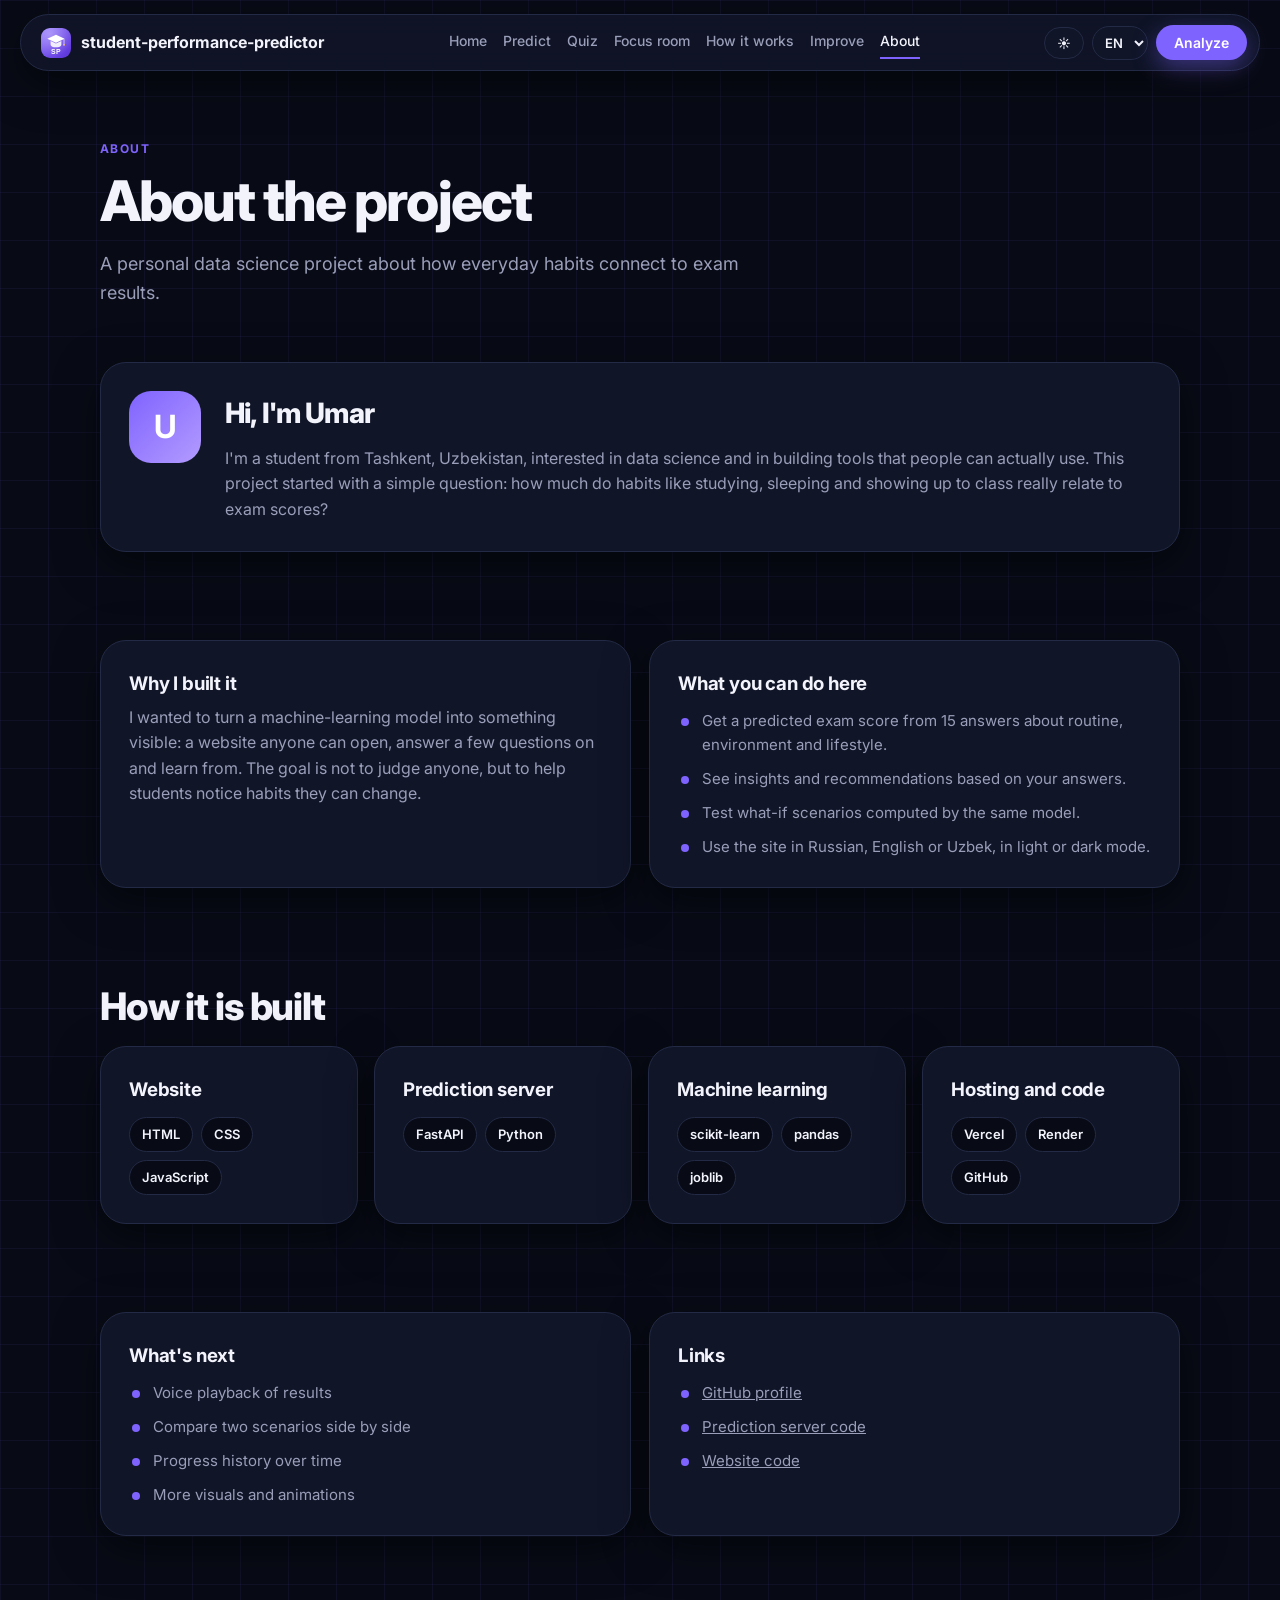
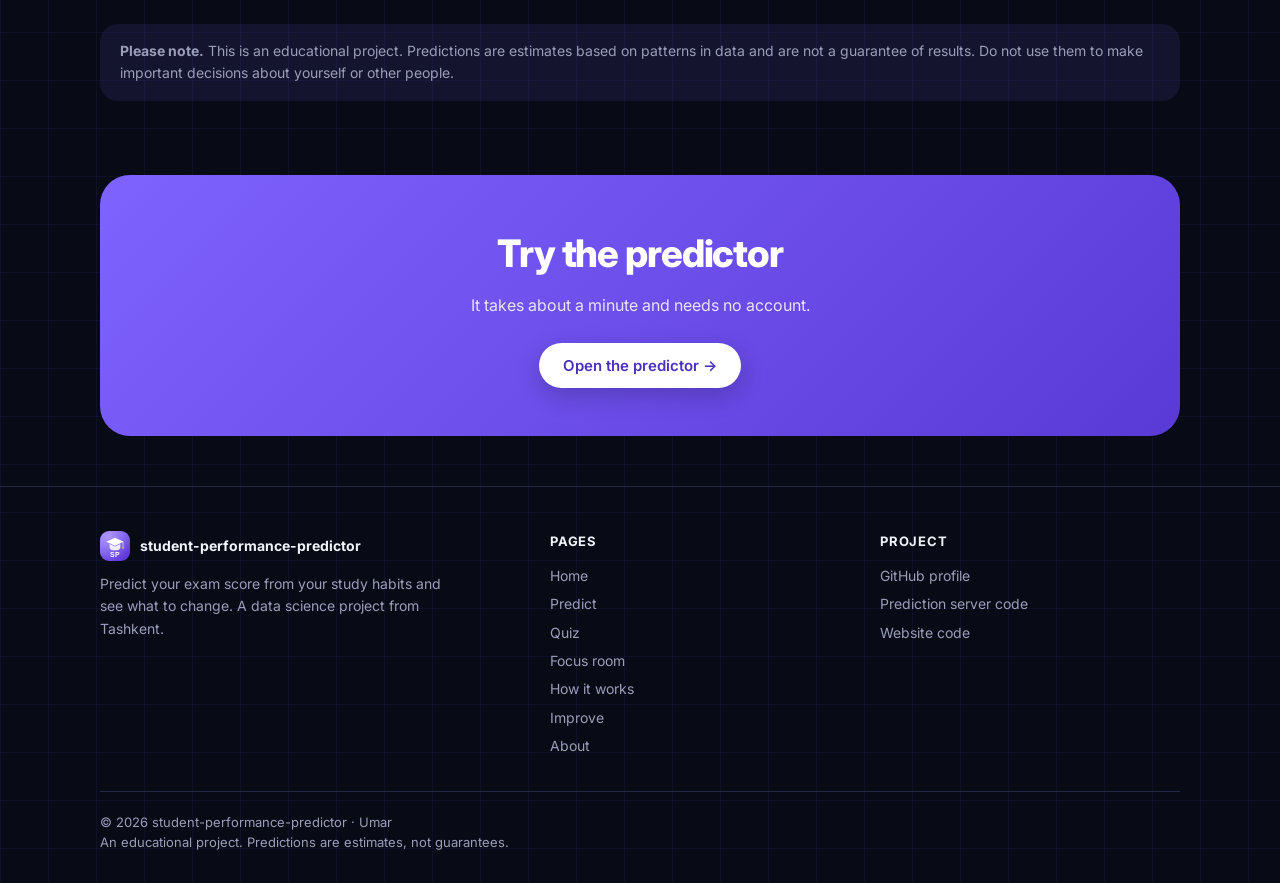
==== commit c01c4217: "Add files via upload" ====
--- a/about.html
+++ b/about.html
@@ -4,19 +4,20 @@
 <meta charset="utf-8">
 <meta name="viewport" content="width=device-width,initial-scale=1">
 <meta name="theme-color" content="#6c47e8">
+<link rel="manifest" href="/manifest.json">
 <title>About | student-performance-predictor</title>
 <meta name="description" content="About the student performance predictor: a personal data science project by Umar, a student from Tashkent, Uzbekistan.">
 <meta property="og:title" content="About the project">
 <meta property="og:description" content="A personal data science project about how everyday habits connect to exam results.">
 <meta property="og:type" content="website">
 <meta property="og:site_name" content="student-performance-predictor">
-<meta property="og:url" content="https://student-performance-predictor-vert-chi.vercel.app/about">
-<meta property="og:image" content="https://student-performance-predictor-vert-chi.vercel.app/og.png">
+<meta property="og:url" content="https://www.studentpp.uz/about">
+<meta property="og:image" content="https://www.studentpp.uz/og.png">
 <meta property="og:image:width" content="1200">
 <meta property="og:image:height" content="630">
 <meta name="twitter:card" content="summary_large_image">
-<meta name="twitter:image" content="https://student-performance-predictor-vert-chi.vercel.app/og.png">
-<link rel="canonical" href="https://student-performance-predictor-vert-chi.vercel.app/about">
+<meta name="twitter:image" content="https://www.studentpp.uz/og.png">
+<link rel="canonical" href="https://www.studentpp.uz/about">
 <link rel="icon" type="image/svg+xml" href="/favicon.svg">
 <link rel="icon" type="image/png" sizes="32x32" href="/favicon-32.png">
 <link rel="apple-touch-icon" href="/apple-touch-icon.png">
@@ -96,7 +97,7 @@
 
   window.T = {
     en: {
-      n_home: "Home", n_pred: "Predict", n_how: "How it works", n_imp: "Improve", n_about: "About", n_cta: "Analyze", n_quiz: "Quiz",
+      n_home: "Home", n_pred: "Predict", n_how: "How it works", n_imp: "Improve", n_about: "About", n_cta: "Analyze", n_quiz: "Quiz", n_focus: "Focus room", install: "Install app",
       ft_tag: "Predict your exam score from your study habits and see what to change. A data science project from Tashkent.",
       ft_pages: "PAGES", ft_proj: "PROJECT", ft_gh: "GitHub profile", ft_code: "Prediction server code", ft_web: "Website code",
       ft_note: "An educational project. Predictions are estimates, not guarantees.",
@@ -106,7 +107,7 @@
       u_h: "h", u_d: "days"
     },
     ru: {
-      n_home: "Главная", n_pred: "Прогноз", n_how: "Как это работает", n_imp: "Улучшить", n_about: "О проекте", n_cta: "Анализировать", n_quiz: "Квиз",
+      n_home: "Главная", n_pred: "Прогноз", n_how: "Как это работает", n_imp: "Улучшить", n_about: "О проекте", n_cta: "Анализировать", n_quiz: "Квиз", n_focus: "Комната фокуса", install: "Установить приложение",
       ft_tag: "Прогнозируйте экзаменационный балл по учебным привычкам и узнайте, что менять. Проект по data science из Ташкента.",
       ft_pages: "СТРАНИЦЫ", ft_proj: "ПРОЕКТ", ft_gh: "Профиль GitHub", ft_code: "Код сервера прогноза", ft_web: "Код сайта",
       ft_note: "Учебный проект. Прогнозы приблизительные и не гарантируют результат.",
@@ -125,6 +126,8 @@
   "n_about": "Loyiha haqida",
   "n_cta": "Tahlil qilish",
   "n_quiz": "Viktorina",
+  "n_focus": "Fokus xonasi",
+  "install": "Ilovani o'rnatish",
   "ft_tag": "O'quv odatlaringiz asosida imtihon balingizni bashorat qiling va nimani o'zgartirish kerakligini bilib oling. Toshkentdan data science loyihasi.",
   "ft_pages": "SAHIFALAR",
   "ft_proj": "LOYIHA",
@@ -199,7 +202,7 @@
         '<div class="links" id="links">' +
         '<a href="/" data-i18n="n_home"></a>' +
         '<a href="/predict" data-i18n="n_pred"></a>' +
-        '<a href="/quiz" data-i18n="n_quiz"></a>' +
+        '<a href="/quiz" data-i18n="n_quiz"></a><a href="/focus" data-i18n="n_focus"></a>' +
         '<a href="/how-it-works" data-i18n="n_how"></a>' +
         '<a href="/improve" data-i18n="n_imp"></a>' +
         '<a href="/about" data-i18n="n_about"></a></div>' +
@@ -221,13 +224,13 @@
         '<p style="margin-top:12px;max-width:360px" data-i18n="ft_tag"></p></div>' +
         '<div><h5 data-i18n="ft_pages"></h5>' +
         '<a href="/" data-i18n="n_home"></a><a href="/predict" data-i18n="n_pred"></a>' +
-        '<a href="/quiz" data-i18n="n_quiz"></a><a href="/how-it-works" data-i18n="n_how"></a><a href="/improve" data-i18n="n_imp"></a>' +
+        '<a href="/quiz" data-i18n="n_quiz"></a><a href="/focus" data-i18n="n_focus"></a><a href="/how-it-works" data-i18n="n_how"></a><a href="/improve" data-i18n="n_imp"></a>' +
         '<a href="/about" data-i18n="n_about"></a></div>' +
         '<div><h5 data-i18n="ft_proj"></h5>' +
         '<a href="https://github.com/umarkhodjaev-hash" target="_blank" rel="noopener" data-i18n="ft_gh"></a>' +
         '<a href="https://github.com/umarkhodjaev-hash/student-performance-predictor" target="_blank" rel="noopener" data-i18n="ft_code"></a>' +
         '<a href="https://github.com/umarkhodjaev-hash/student-performance-web" target="_blank" rel="noopener" data-i18n="ft_web"></a></div>' +
-        '</div><div class="copy">© <span id="yr"></span> student-performance-predictor · Umar<br><span data-i18n="ft_note"></span></div></div>';
+        '</div><div class="copy">© <span id="yr"></span> student-performance-predictor · Umar<br><span data-i18n="ft_note"></span><br><button class="chip" id="install" hidden data-i18n="install" style="margin-top:12px"></button></div></div>';
       var y = document.getElementById("yr");
       if (y) y.textContent = new Date().getFullYear();
     }
@@ -354,5 +357,24 @@
   document.getElementById("road").innerHTML = [1, 2, 3, 4].map(function (i) { return "<li>" + t("r" + i) + "</li>"; }).join("");
 };
 </script>
+<script>
+(function () {
+  if (!("serviceWorker" in navigator)) return;
+  window.addEventListener("load", function () { navigator.serviceWorker.register("/sw.js").catch(function () {}); });
+  var deferred = null;
+  window.addEventListener("beforeinstallprompt", function (e) {
+    e.preventDefault(); deferred = e;
+    var b = document.getElementById("install"); if (b) b.hidden = false;
+  });
+  window.addEventListener("appinstalled", function () {
+    deferred = null; var b = document.getElementById("install"); if (b) b.hidden = true;
+  });
+  document.addEventListener("click", function (ev) {
+    if (!ev.target || ev.target.id !== "install" || !deferred) return;
+    deferred.prompt();
+    deferred.userChoice.then(function () { deferred = null; var b = document.getElementById("install"); if (b) b.hidden = true; });
+  });
+})();
+</script>
 </body>
 </html>
--- a/style.css
+++ b/style.css
@@ -17,7 +17,7 @@
 a{color:inherit}
 [hidden]{display:none!important}
 /* nav */
-nav{position:sticky;top:14px;z-index:30;margin:14px auto 0;max-width:1040px;display:flex;align-items:center;justify-content:space-between;
+nav{position:sticky;top:14px;z-index:30;margin:14px auto 0;max-width:1240px;display:flex;align-items:center;justify-content:space-between;
   gap:12px;padding:10px 12px 10px 20px;background:color-mix(in srgb,var(--surface) 88%,transparent);backdrop-filter:blur(14px);
   border:1px solid var(--line);border-radius:999px;box-shadow:var(--shadow)}
 .logo{display:flex;align-items:center;gap:10px;font-weight:700;text-decoration:none;color:var(--text);white-space:nowrap}
@@ -225,3 +225,47 @@
 nav .links a{white-space:nowrap}
 @media(max-width:1180px){nav .tools .btn.small{display:none}}
 .mascot{overflow:visible}
+
+/* pwa */
+.chip[hidden]{display:none}
+/* focus room */
+.fx-grid{display:grid;grid-template-columns:minmax(0,1.5fr) minmax(0,1fr);gap:22px;align-items:start}
+@media(max-width:860px){.fx-grid{grid-template-columns:1fr}}
+.fx-main{text-align:center}
+.fx-modes{display:inline-flex;gap:6px;padding:5px;border:1px solid var(--line);border-radius:99px;margin-bottom:18px;flex-wrap:wrap;justify-content:center}
+.fx-modes button{border:0;background:transparent;color:var(--muted);font:inherit;font-size:14px;font-weight:600;padding:8px 16px;border-radius:99px;cursor:pointer}
+.fx-modes button.cur{background:linear-gradient(135deg,var(--brand),var(--brand2));color:#fff}
+.fx-ringwrap{position:relative;width:min(300px,78vw);margin:0 auto 14px}
+.fx-ring{width:100%;height:auto;display:block;transform:rotate(-90deg)}
+.fx-ring circle{fill:none;stroke-width:9;stroke-linecap:round}
+.fx-ring .bg{stroke:var(--line)}
+.fx-ring .fg{stroke:var(--brand);transition:stroke-dashoffset .4s linear}
+.fx-time{position:absolute;inset:0;display:grid;place-items:center;font-size:clamp(44px,13vw,64px);font-weight:800;font-variant-numeric:tabular-nums;letter-spacing:-1px}
+.fx-durs{display:flex;gap:8px;justify-content:center;margin-bottom:14px;min-height:36px}
+.fx-durs button{border:1px solid var(--line);background:var(--surface);color:var(--text);font:inherit;font-size:14px;padding:6px 14px;border-radius:99px;cursor:pointer}
+.fx-durs button.cur{border-color:var(--brand);color:var(--brand)}
+.fx-durs button:disabled{opacity:.5;cursor:default}
+.fx-task{width:100%;max-width:380px;box-sizing:border-box;padding:12px 16px;border:1px solid var(--line);border-radius:14px;background:var(--surface);color:var(--text);font:inherit;font-size:15px;text-align:center;margin-bottom:16px}
+.fx-btns{display:flex;gap:10px;justify-content:center;flex-wrap:wrap}
+.fx-msg{min-height:22px;margin:14px 0 0;color:var(--muted);font-size:14px}
+.fx-side{display:grid;gap:22px}
+.fx-live{text-align:center}
+.fx-live .fx-mascot{width:120px;margin:0 auto 6px}
+.fx-livenum{display:flex;align-items:center;justify-content:center;gap:10px;font-size:46px;font-weight:800;line-height:1.1}
+.fx-livenum .dot{width:12px;height:12px;border-radius:50%;background:var(--ok);box-shadow:0 0 0 0 color-mix(in srgb,var(--ok) 60%,transparent);animation:fxpulse 2s infinite}
+.fx-livenum .dot.off{background:var(--muted);animation:none}
+@keyframes fxpulse{70%{box-shadow:0 0 0 10px transparent}100%{box-shadow:0 0 0 0 transparent}}
+.fx-stats .row{display:flex;justify-content:space-between;gap:10px;padding:10px 0;border-top:1px solid var(--line);color:var(--muted);font-size:14px}
+.fx-stats .row:first-of-type{border-top:0}
+.fx-stats .row b{color:var(--text);font-size:18px}
+.fx-bars{display:flex;gap:8px;align-items:flex-end;height:90px;margin-top:10px}
+.fx-bars div{flex:1;text-align:center;font-size:11px;color:var(--muted);display:flex;flex-direction:column;justify-content:flex-end;height:100%}
+.fx-bars i{display:block;width:100%;border-radius:6px 6px 2px 2px;background:linear-gradient(180deg,var(--brand2),var(--brand));min-height:3px;margin-bottom:4px}
+@media (prefers-reduced-motion:reduce){.fx-livenum .dot{animation:none}.fx-ring .fg{transition:none}}
+/* nav: 7 links need the burger earlier */
+@media(max-width:1279px){
+  .burger{display:inline-block}.logo span{display:none}
+  nav .links{display:none}
+  nav .links.open{display:flex;flex-direction:column;gap:4px;position:absolute;top:calc(100% + 10px);left:0;right:0;background:var(--surface);border:1px solid var(--line);border-radius:22px;padding:14px 20px;box-shadow:var(--shadow);z-index:60}
+  nav .links.open a{padding:10px 0;font-size:16px}
+}
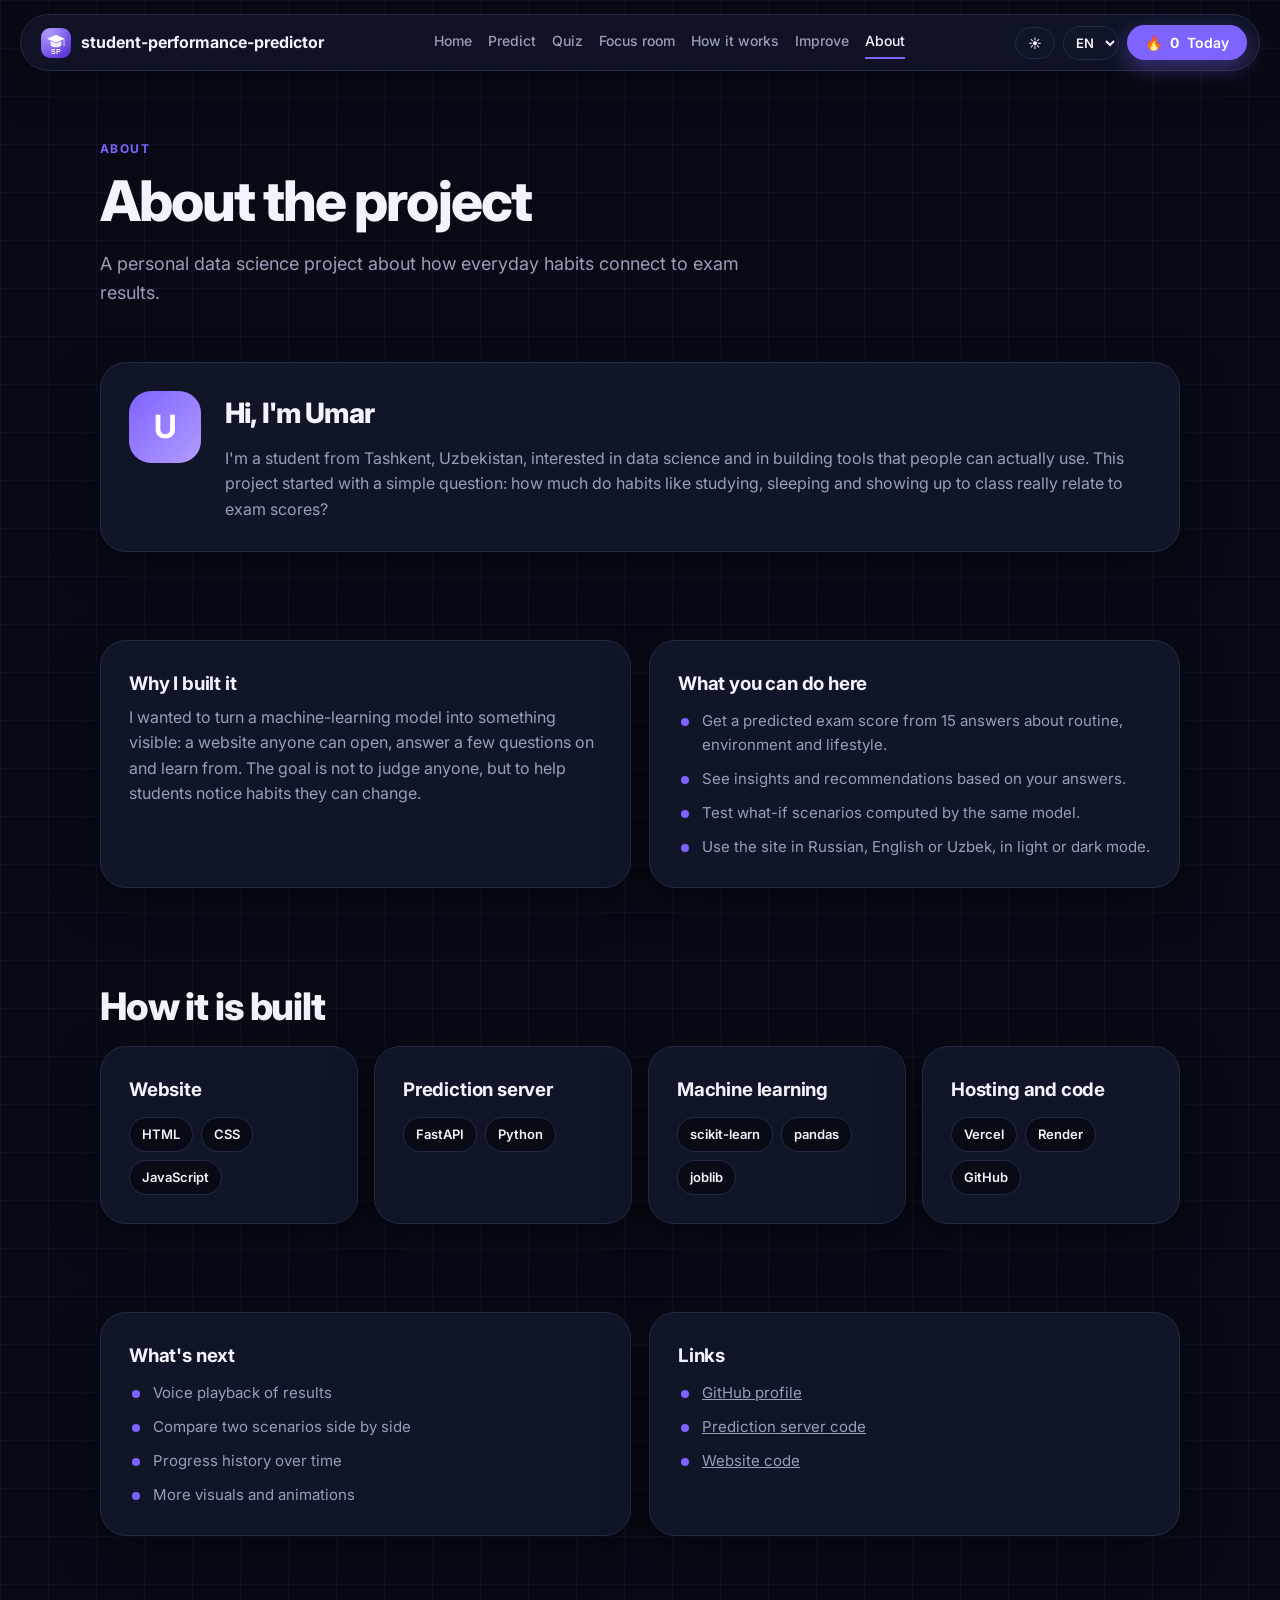
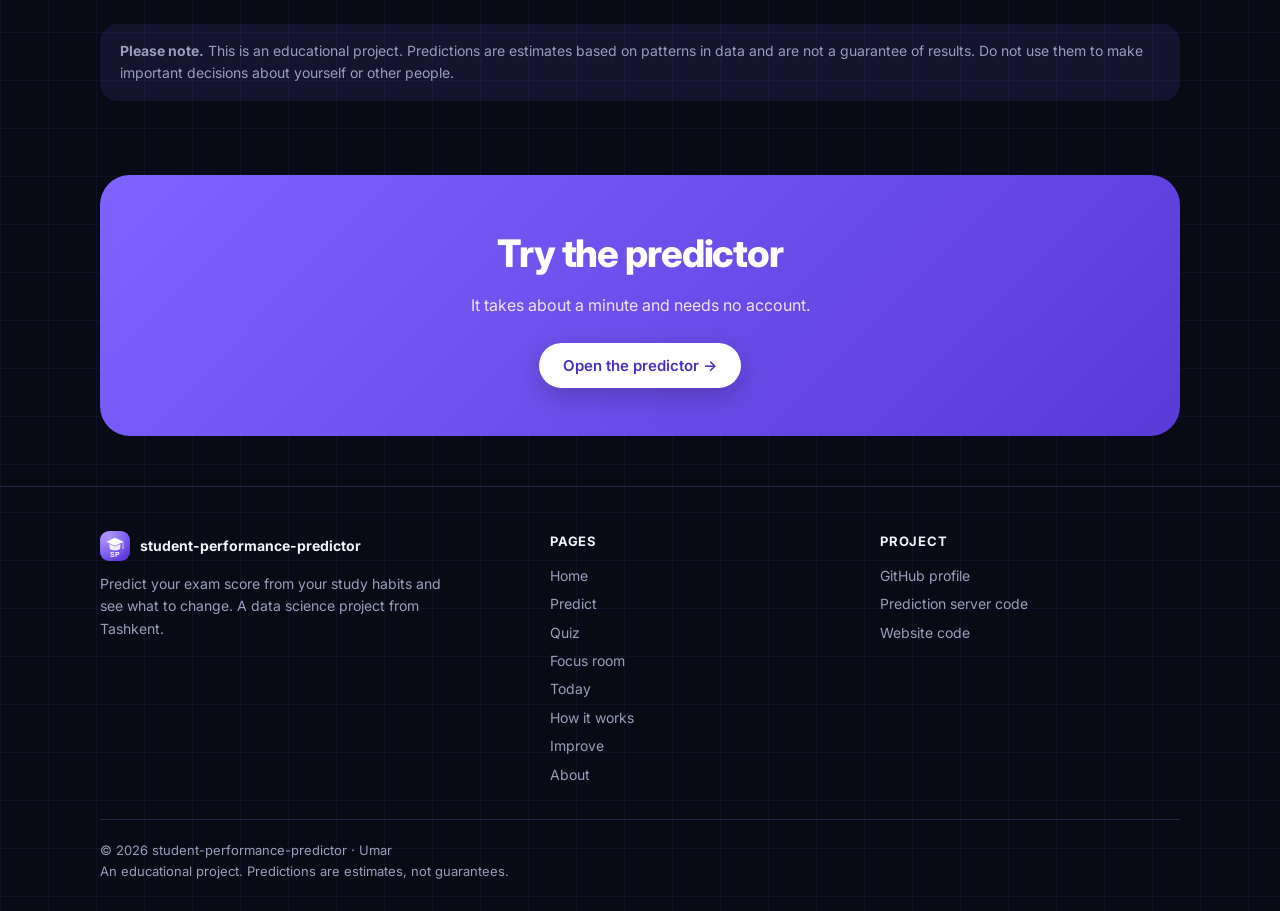
==== commit a3344daf: "Add files via upload" ====
--- a/about.html
+++ b/about.html
@@ -95,9 +95,29 @@
   var API = "https://student-performance-predictor-bas2.onrender.com";
   window.API = API;
 
+  /* activity log (streak, points) kept on this device only */
+  window.actKey = function (d) { d = d || new Date(); return d.getFullYear() + "-" + ("0" + (d.getMonth() + 1)).slice(-2) + "-" + ("0" + d.getDate()).slice(-2); };
+  window.actLoad = function () { try { var a = JSON.parse(localStorage.getItem("act") || "null"); if (a && a.days) return a; } catch (e) {} return { days: {}, xp: 0 }; };
+  window.actDone = function (day) { return !!day && ((day.focus || 0) + (day.quiz || 0) + (day.pred || 0) + (day.ch || 0)) > 0; };
+  window.actStreak = function () {
+    var a = window.actLoad(), d = new Date(), n = 0;
+    if (!window.actDone(a.days[window.actKey(d)])) d.setDate(d.getDate() - 1);
+    while (window.actDone(a.days[window.actKey(d)])) { n++; d.setDate(d.getDate() - 1); }
+    return n;
+  };
+  window.recordAct = function (kind, xp) {
+    try {
+      var a = window.actLoad(), k = window.actKey(), day = a.days[k] || (a.days[k] = { xp: 0 });
+      var caps = { focus: 4, quiz: 1, pred: 3, ch: 1 };
+      day[kind] = (day[kind] || 0) + 1;
+      if (day[kind] <= (caps[kind] || 1)) { day.xp = (day.xp || 0) + xp; a.xp = (a.xp || 0) + xp; }
+      localStorage.setItem("act", JSON.stringify(a));
+    } catch (e) {}
+  };
+
   window.T = {
     en: {
-      n_home: "Home", n_pred: "Predict", n_how: "How it works", n_imp: "Improve", n_about: "About", n_cta: "Analyze", n_quiz: "Quiz", n_focus: "Focus room", install: "Install app",
+      n_home: "Home", n_pred: "Predict", n_how: "How it works", n_imp: "Improve", n_about: "About", n_cta: "Analyze", n_quiz: "Quiz", n_today: "Today", n_focus: "Focus room", install: "Install app",
       ft_tag: "Predict your exam score from your study habits and see what to change. A data science project from Tashkent.",
       ft_pages: "PAGES", ft_proj: "PROJECT", ft_gh: "GitHub profile", ft_code: "Prediction server code", ft_web: "Website code",
       ft_note: "An educational project. Predictions are estimates, not guarantees.",
@@ -107,7 +127,7 @@
       u_h: "h", u_d: "days"
     },
     ru: {
-      n_home: "Главная", n_pred: "Прогноз", n_how: "Как это работает", n_imp: "Улучшить", n_about: "О проекте", n_cta: "Анализировать", n_quiz: "Квиз", n_focus: "Комната фокуса", install: "Установить приложение",
+      n_home: "Главная", n_pred: "Прогноз", n_how: "Как это работает", n_imp: "Улучшить", n_about: "О проекте", n_cta: "Анализировать", n_quiz: "Квиз", n_today: "Сегодня", n_focus: "Комната фокуса", install: "Установить приложение",
       ft_tag: "Прогнозируйте экзаменационный балл по учебным привычкам и узнайте, что менять. Проект по data science из Ташкента.",
       ft_pages: "СТРАНИЦЫ", ft_proj: "ПРОЕКТ", ft_gh: "Профиль GitHub", ft_code: "Код сервера прогноза", ft_web: "Код сайта",
       ft_note: "Учебный проект. Прогнозы приблизительные и не гарантируют результат.",
@@ -126,6 +146,7 @@
   "n_about": "Loyiha haqida",
   "n_cta": "Tahlil qilish",
   "n_quiz": "Viktorina",
+  "n_today": "Bugun",
   "n_focus": "Fokus xonasi",
   "install": "Ilovani o'rnatish",
   "ft_tag": "O'quv odatlaringiz asosida imtihon balingizni bashorat qiling va nimani o'zgartirish kerakligini bilib oling. Toshkentdan data science loyihasi.",
@@ -202,14 +223,14 @@
         '<div class="links" id="links">' +
         '<a href="/" data-i18n="n_home"></a>' +
         '<a href="/predict" data-i18n="n_pred"></a>' +
-        '<a href="/quiz" data-i18n="n_quiz"></a><a href="/focus" data-i18n="n_focus"></a>' +
+        '<a href="/quiz" data-i18n="n_quiz"></a><a href="/focus" data-i18n="n_focus"></a><a class="only-m" href="/today" data-i18n="n_today"></a>' +
         '<a href="/how-it-works" data-i18n="n_how"></a>' +
         '<a href="/improve" data-i18n="n_imp"></a>' +
         '<a href="/about" data-i18n="n_about"></a></div>' +
         '<div class="tools">' +
         '<button class="chip" id="theme" aria-label="Theme"></button>' +
         '<select class="chip" id="lang" aria-label="Language"><option value="ru">RU</option><option value="en">EN</option><option value="uz">UZ</option></select>' +
-        '<a class="btn small" href="/predict" data-i18n="n_cta"></a>' +
+        '<a class="btn small" href="/today" aria-label="Today">🔥 <b id="navStreak">0</b> <span data-i18n="n_today"></span></a>' +
         '<button class="chip burger" id="burger" aria-label="Menu">☰</button></div>';
       var path = location.pathname.replace(/\.html$/, "").replace(/\/+$/, "") || "/";
       nav.querySelectorAll(".links a").forEach(function (a) {
@@ -224,7 +245,7 @@
         '<p style="margin-top:12px;max-width:360px" data-i18n="ft_tag"></p></div>' +
         '<div><h5 data-i18n="ft_pages"></h5>' +
         '<a href="/" data-i18n="n_home"></a><a href="/predict" data-i18n="n_pred"></a>' +
-        '<a href="/quiz" data-i18n="n_quiz"></a><a href="/focus" data-i18n="n_focus"></a><a href="/how-it-works" data-i18n="n_how"></a><a href="/improve" data-i18n="n_imp"></a>' +
+        '<a href="/quiz" data-i18n="n_quiz"></a><a href="/focus" data-i18n="n_focus"></a><a href="/today" data-i18n="n_today"></a><a href="/how-it-works" data-i18n="n_how"></a><a href="/improve" data-i18n="n_imp"></a>' +
         '<a href="/about" data-i18n="n_about"></a></div>' +
         '<div><h5 data-i18n="ft_proj"></h5>' +
         '<a href="https://github.com/umarkhodjaev-hash" target="_blank" rel="noopener" data-i18n="ft_gh"></a>' +
@@ -242,6 +263,8 @@
     if (d.doc_title) document.title = d.doc_title;
     document.querySelectorAll("[data-i18n]").forEach(function (e) { e.textContent = window.t(e.getAttribute("data-i18n")); });
     document.querySelectorAll("[data-mascot]").forEach(function (e) { e.innerHTML = window.mascot(e.getAttribute("data-mascot")); });
+    var ns = document.getElementById("navStreak");
+    if (ns) ns.textContent = window.actStreak();
     var lb = document.getElementById("lang");
     if (lb) lb.value = lang;
     if (window.onLang) window.onLang();
--- a/style.css
+++ b/style.css
@@ -269,3 +269,74 @@
   nav .links.open{display:flex;flex-direction:column;gap:4px;position:absolute;top:calc(100% + 10px);left:0;right:0;background:var(--surface);border:1px solid var(--line);border-radius:22px;padding:14px 20px;box-shadow:var(--shadow);z-index:60}
   nav .links.open a{padding:10px 0;font-size:16px}
 }
+/* hero v2 + showcase window */
+.hero2{text-align:center;padding:64px 0 10px}
+.hero2 h1{font-size:clamp(44px,9.5vw,88px);line-height:1.02;letter-spacing:-.045em}
+.hero2 .lead{margin:22px auto 30px;max-width:660px}
+.hero2 .cta{justify-content:center}
+.btn.lg{padding:16px 30px;font-size:17px;border-radius:999px}
+.trust{margin:20px 0 0;color:var(--muted);font-size:14px}
+.showcase{position:relative;padding-top:10px;margin-top:6px}
+.showcase .orb{left:50%;top:40%;transform:translate(-50%,-50%);width:520px;height:520px;max-width:90vw;opacity:.2;filter:blur(40px)}
+.showcase #cap3d{top:-30px}
+.win{position:relative;z-index:2;max-width:780px;margin:190px auto 0;background:var(--surface);border:1px solid var(--line);border-radius:28px;box-shadow:var(--shadow);overflow:hidden}
+.win-bar{display:flex;align-items:center;gap:8px;padding:14px 20px;border-bottom:1px solid var(--line);font-size:13px;color:var(--muted)}
+.win-bar i{width:11px;height:11px;border-radius:50%;background:#ff5f57}
+.win-bar i:nth-child(2){background:#febc2e}.win-bar i:nth-child(3){background:#28c840}
+.win-bar span{margin-left:10px;font-weight:600}
+.win-bar em{margin-left:auto;font-style:normal;font-size:11px;font-weight:700;letter-spacing:.12em;color:var(--brand)}
+.win-body{display:grid;grid-template-columns:auto 1fr;gap:36px;padding:30px 34px;align-items:center}
+.win-score{display:grid;gap:14px;justify-items:center}
+.win-ring{position:relative;width:176px}
+.win-ring svg{width:100%;display:block;transform:rotate(-90deg)}
+.win-ring circle{fill:none;stroke-width:12;stroke-linecap:round}
+.win-ring .bg{stroke:var(--line)}
+.win-ring .fg{stroke:var(--brand);stroke-dashoffset:540}
+.win-num{position:absolute;inset:0;display:grid;place-content:center;text-align:center}
+.win-num b{font-size:54px;line-height:1;letter-spacing:-.04em;font-variant-numeric:tabular-nums}
+.win-num small{color:var(--muted);font-size:13px;margin-top:2px}
+.win-bars{display:grid;gap:18px}
+.wb-t{display:flex;justify-content:space-between;font-size:14px;color:var(--muted);margin-bottom:7px}
+.wb-t b{color:var(--text)}
+.wb-track{height:9px;border-radius:99px;background:var(--line);overflow:hidden}
+.wb-track i{display:block;height:100%;width:0;border-radius:99px;background:linear-gradient(90deg,var(--brand),var(--brand2))}
+.win-foot{padding:16px 34px;border-top:1px solid var(--line);color:var(--muted);font-size:14px;background:color-mix(in srgb,var(--brand) 6%,transparent)}
+.showcase .float{z-index:3}
+.showcase .float.a{top:250px;right:calc(50% - 540px)}
+.showcase .float.b{bottom:90px;left:calc(50% - 540px)}
+@media(max-width:1199px){.showcase .float{display:none}}
+@media(max-width:700px){
+  .win{margin-top:150px}
+  .win-bar span{display:none}
+  .win-body{grid-template-columns:1fr;gap:24px;padding:24px 20px}
+  .win-foot{padding:14px 20px}
+  .showcase #cap3d{top:-26px;width:240px;height:200px}
+}
+nav .links a.only-m{display:none}
+@media(max-width:1279px){nav .links.open a.only-m{display:block}}
+/* today */
+.td-hero{display:flex;gap:28px;align-items:center;flex-wrap:wrap}
+.td-m{width:150px;flex:none}
+.td-hero-t{flex:1;min-width:260px}
+.td-hero-t h2{font-size:clamp(24px,3.4vw,34px);margin:6px 0 8px}
+.td-hero-t p{margin:0 0 18px;color:var(--muted);font-size:16px}
+.td-stats{display:grid;grid-template-columns:repeat(3,1fr);gap:18px;margin:22px 0}
+@media(max-width:860px){.td-stats{grid-template-columns:1fr}.td-m{width:110px}}
+.td-stat{display:grid;gap:4px;padding:22px}
+.td-stat b{font-size:44px;line-height:1.05;letter-spacing:-.03em}
+.td-stat span{color:var(--muted);font-size:14px}
+.td-stat small{color:var(--muted);font-size:13px;margin-top:4px}
+.td-stat small a{color:var(--brand);text-decoration:none;font-weight:600}
+.td-ico{font-size:26px}
+.td-xpbar{height:8px;border-radius:99px;background:var(--line);overflow:hidden;margin-top:6px}
+.td-xpbar i{display:block;height:100%;width:0;background:linear-gradient(90deg,var(--brand),var(--brand2));border-radius:99px;transition:width .5s}
+.td-grid{display:grid;grid-template-columns:1fr 1fr;gap:22px}
+@media(max-width:860px){.td-grid{grid-template-columns:1fr}}
+.td-chq{font-size:18px;font-weight:700;line-height:1.35;margin-bottom:14px}
+.td-chok{padding:12px 14px;border-radius:14px;background:color-mix(in srgb,var(--ok) 14%,transparent);font-weight:600}
+.td-act{display:flex;align-items:center;gap:12px;padding:12px 0;border-top:1px solid var(--line);color:var(--text);font-size:15px}
+.td-act:first-child{border-top:0}
+.td-act b{margin-left:auto;color:var(--muted);font-size:14px}
+.td-act.ok b{color:var(--ok)}
+.td-chk{width:24px;height:24px;border-radius:50%;border:2px solid var(--line);display:grid;place-items:center;font-size:14px;color:#fff;flex:none}
+.td-act.ok .td-chk{background:var(--ok);border-color:var(--ok)}
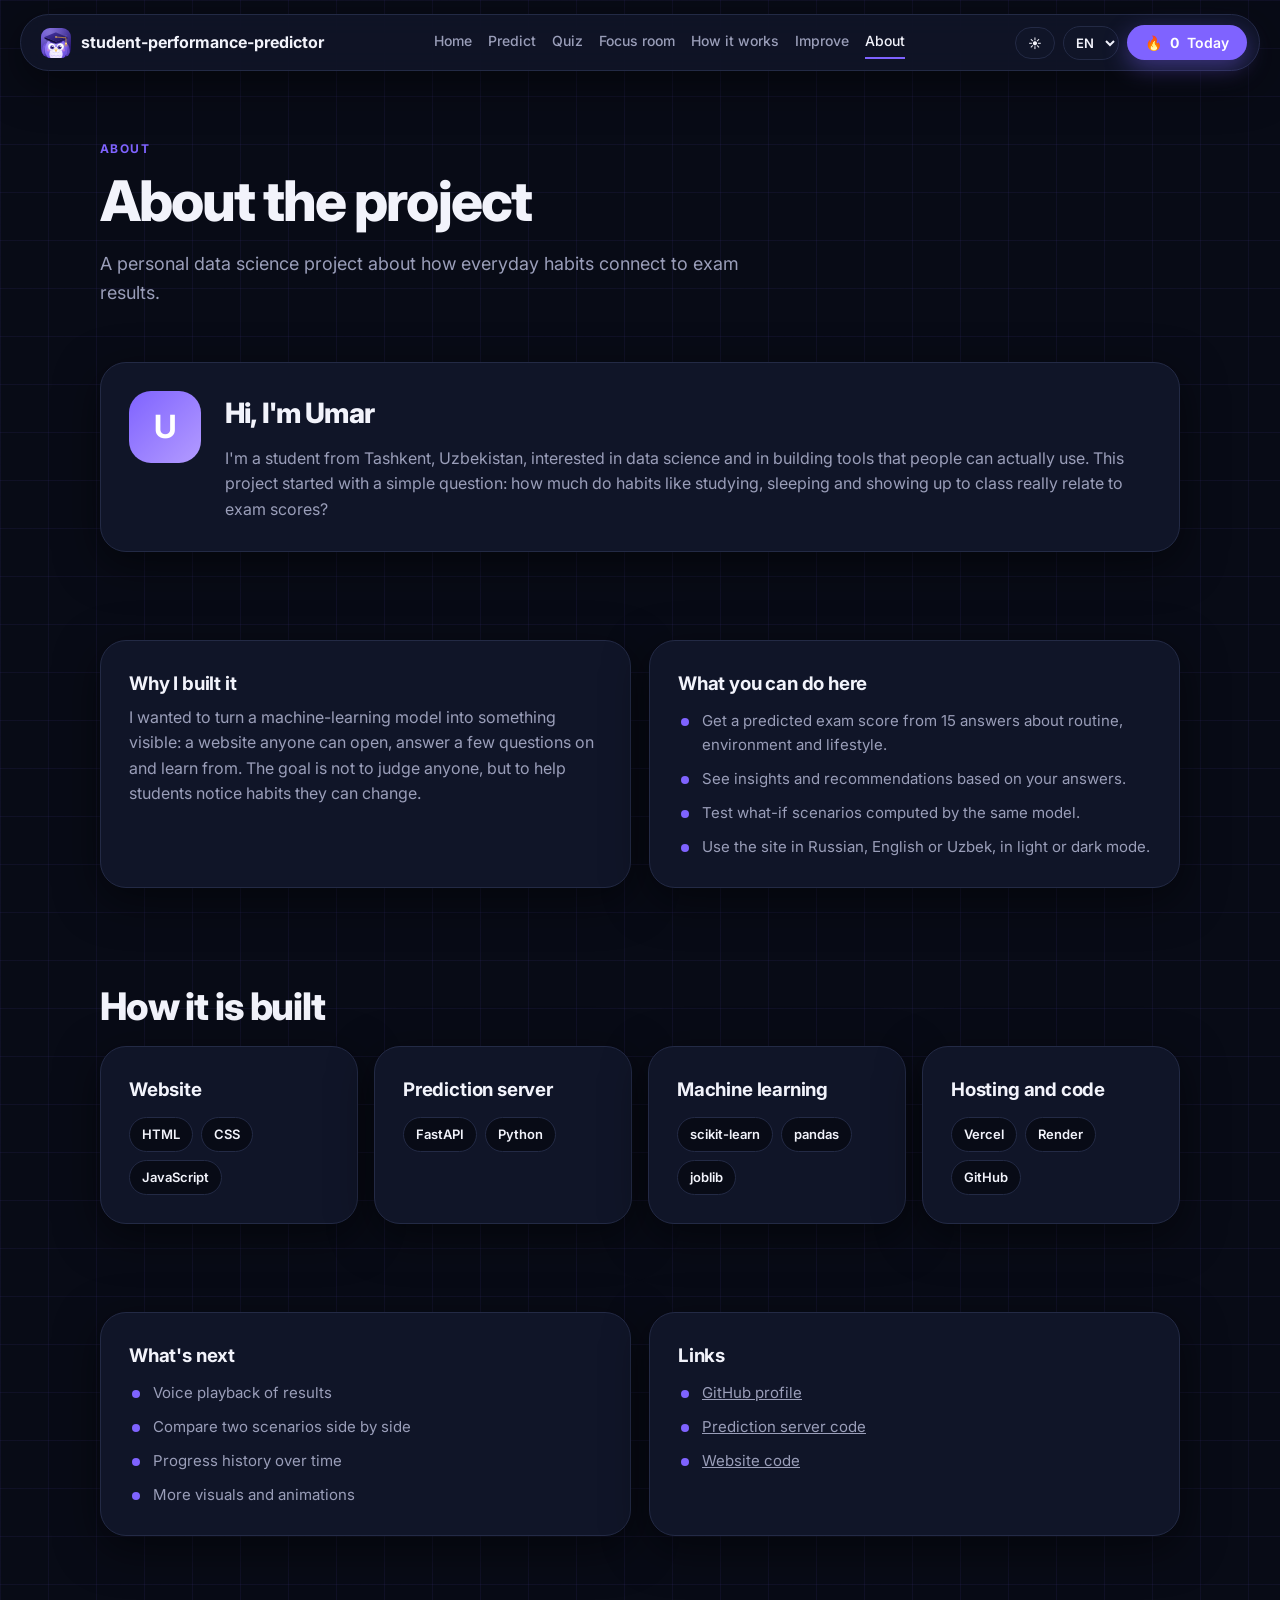
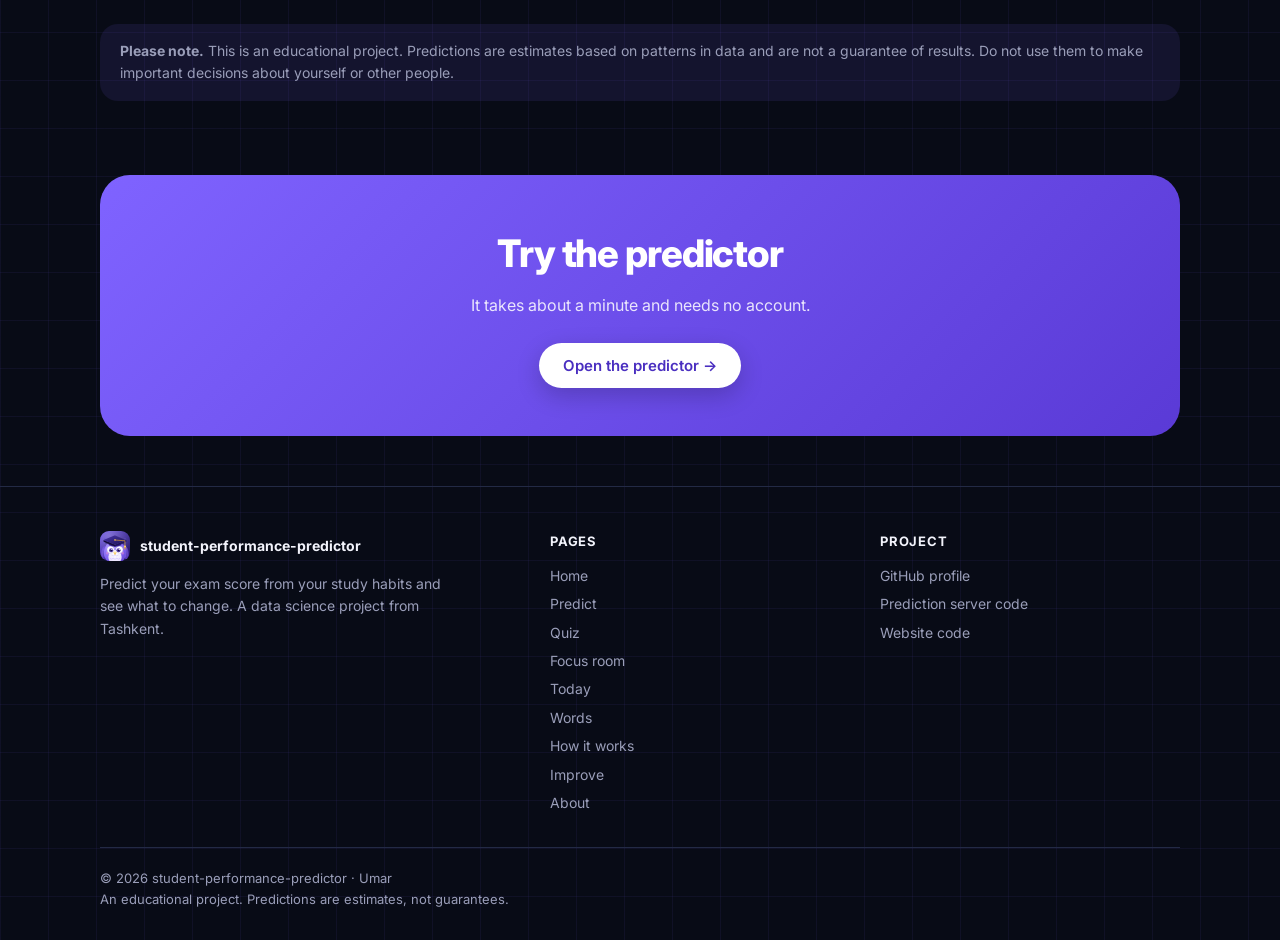
==== commit a2001a14: "Add files via upload" ====
--- a/about.html
+++ b/about.html
@@ -98,7 +98,7 @@
   /* activity log (streak, points) kept on this device only */
   window.actKey = function (d) { d = d || new Date(); return d.getFullYear() + "-" + ("0" + (d.getMonth() + 1)).slice(-2) + "-" + ("0" + d.getDate()).slice(-2); };
   window.actLoad = function () { try { var a = JSON.parse(localStorage.getItem("act") || "null"); if (a && a.days) return a; } catch (e) {} return { days: {}, xp: 0 }; };
-  window.actDone = function (day) { return !!day && ((day.focus || 0) + (day.quiz || 0) + (day.pred || 0) + (day.ch || 0)) > 0; };
+  window.actDone = function (day) { return !!day && ((day.focus || 0) + (day.quiz || 0) + (day.pred || 0) + (day.ch || 0) + (day.cards || 0)) > 0; };
   window.actStreak = function () {
     var a = window.actLoad(), d = new Date(), n = 0;
     if (!window.actDone(a.days[window.actKey(d)])) d.setDate(d.getDate() - 1);
@@ -108,7 +108,7 @@
   window.recordAct = function (kind, xp) {
     try {
       var a = window.actLoad(), k = window.actKey(), day = a.days[k] || (a.days[k] = { xp: 0 });
-      var caps = { focus: 4, quiz: 1, pred: 3, ch: 1 };
+      var caps = { focus: 4, quiz: 1, pred: 3, ch: 1, cards: 1 };
       day[kind] = (day[kind] || 0) + 1;
       if (day[kind] <= (caps[kind] || 1)) { day.xp = (day.xp || 0) + xp; a.xp = (a.xp || 0) + xp; }
       localStorage.setItem("act", JSON.stringify(a));
@@ -117,7 +117,7 @@
 
   window.T = {
     en: {
-      n_home: "Home", n_pred: "Predict", n_how: "How it works", n_imp: "Improve", n_about: "About", n_cta: "Analyze", n_quiz: "Quiz", n_today: "Today", n_focus: "Focus room", install: "Install app",
+      n_home: "Home", n_pred: "Predict", n_how: "How it works", n_imp: "Improve", n_about: "About", n_cta: "Analyze", n_quiz: "Quiz", n_today: "Today", n_focus: "Focus room", n_cards: "Words", install: "Install app",
       ft_tag: "Predict your exam score from your study habits and see what to change. A data science project from Tashkent.",
       ft_pages: "PAGES", ft_proj: "PROJECT", ft_gh: "GitHub profile", ft_code: "Prediction server code", ft_web: "Website code",
       ft_note: "An educational project. Predictions are estimates, not guarantees.",
@@ -127,7 +127,7 @@
       u_h: "h", u_d: "days"
     },
     ru: {
-      n_home: "Главная", n_pred: "Прогноз", n_how: "Как это работает", n_imp: "Улучшить", n_about: "О проекте", n_cta: "Анализировать", n_quiz: "Квиз", n_today: "Сегодня", n_focus: "Комната фокуса", install: "Установить приложение",
+      n_home: "Главная", n_pred: "Прогноз", n_how: "Как это работает", n_imp: "Улучшить", n_about: "О проекте", n_cta: "Анализировать", n_quiz: "Квиз", n_today: "Сегодня", n_focus: "Комната фокуса", n_cards: "Слова", install: "Установить приложение",
       ft_tag: "Прогнозируйте экзаменационный балл по учебным привычкам и узнайте, что менять. Проект по data science из Ташкента.",
       ft_pages: "СТРАНИЦЫ", ft_proj: "ПРОЕКТ", ft_gh: "Профиль GitHub", ft_code: "Код сервера прогноза", ft_web: "Код сайта",
       ft_note: "Учебный проект. Прогнозы приблизительные и не гарантируют результат.",
@@ -148,6 +148,7 @@
   "n_quiz": "Viktorina",
   "n_today": "Bugun",
   "n_focus": "Fokus xonasi",
+  "n_cards": "So'zlar",
   "install": "Ilovani o'rnatish",
   "ft_tag": "O'quv odatlaringiz asosida imtihon balingizni bashorat qiling va nimani o'zgartirish kerakligini bilib oling. Toshkentdan data science loyihasi.",
   "ft_pages": "SAHIFALAR",
@@ -193,24 +194,57 @@
 
   window.mascot = function (mood) {
     var think = mood === "think", cheer = mood === "cheer";
-    var px = think ? [74, 104, 114, 104] : [80, 111, 120, 111];
+    var u = "m" + (window._mid = (window._mid || 0) + 1);
+    var px = think ? [73, 104, 113, 104] : [79, 111, 119, 111];
     var lw = cheer ? 62 : 8, rw = cheer ? -62 : -8;
+    var eye = function (cx, cy, ox, oy) {
+      return '<circle cx="' + cx + '" cy="' + cy + '" r="19" fill="url(#' + u + 's)" stroke="rgba(60,30,140,.28)" stroke-width="1.5"/>' +
+        '<circle cx="' + ox + '" cy="' + oy + '" r="11" fill="url(#' + u + 'i)"/>' +
+        '<circle cx="' + ox + '" cy="' + oy + '" r="5.5" fill="#120a38"/>' +
+        '<circle cx="' + (ox + 4) + '" cy="' + (oy - 4) + '" r="3.2" fill="#fff"/><circle cx="' + (ox - 3) + '" cy="' + (oy + 4) + '" r="1.5" fill="#fff" opacity=".7"/>' +
+        '<ellipse class="lid" cx="' + cx + '" cy="' + cy + '" rx="19.6" ry="19.6" fill="#7b5cf0"/>';
+    };
+    var wing = function (cx, rot, ox, oy) {
+      return '<g transform="rotate(' + rot + ' ' + ox + ' ' + oy + ')"><ellipse cx="' + cx + '" cy="128" rx="15" ry="36" fill="url(#' + u + 'w)"/>' +
+        '<path d="M' + (cx - 5) + ' 108q-3 20 0 40M' + (cx + 5) + ' 110q3 20 0 36" stroke="rgba(255,255,255,.2)" stroke-width="2.4" fill="none" stroke-linecap="round"/></g>';
+    };
     return '<svg class="mascot" viewBox="0 0 200 200" role="img" aria-label="Sovi">' +
-      '<g transform="rotate(' + lw + ' 56 100)"><ellipse cx="44" cy="128" rx="15" ry="36" fill="#6d49e0"/></g>' +
-      '<g transform="rotate(' + rw + ' 144 100)"><ellipse cx="156" cy="128" rx="15" ry="36" fill="#6d49e0"/></g>' +
-      '<ellipse cx="100" cy="124" rx="60" ry="64" fill="#8b6cff"/>' +
-      '<ellipse cx="100" cy="148" rx="36" ry="38" fill="#efe9ff"/>' +
-      '<path d="M84 140q8 8 16 0M100 140q8 8 16 0M92 158q8 8 16 0" stroke="#c9b9ff" stroke-width="3" fill="none" stroke-linecap="round"/>' +
-      '<circle cx="76" cy="108" r="19" fill="#fff"/><circle cx="124" cy="108" r="19" fill="#fff"/>' +
-      '<circle cx="' + px[0] + '" cy="' + px[1] + '" r="9" fill="#2b1b6b"/><circle cx="' + px[2] + '" cy="' + px[3] + '" r="9" fill="#2b1b6b"/>' +
-      '<circle cx="' + (px[0] + 3) + '" cy="' + (px[1] - 3) + '" r="3" fill="#fff"/><circle cx="' + (px[2] + 3) + '" cy="' + (px[3] - 3) + '" r="3" fill="#fff"/>' +
+      '<defs>' +
+      '<radialGradient id="' + u + 'b" cx=".35" cy=".28" r=".9"><stop offset="0" stop-color="#ab94ff"/><stop offset=".55" stop-color="#8265f5"/><stop offset="1" stop-color="#5638c4"/></radialGradient>' +
+      '<linearGradient id="' + u + 'w" x1="0" y1="0" x2="1" y2="1"><stop offset="0" stop-color="#7e5ff0"/><stop offset="1" stop-color="#43299f"/></linearGradient>' +
+      '<radialGradient id="' + u + 'v" cx=".5" cy=".3" r=".85"><stop offset="0" stop-color="#fff"/><stop offset=".6" stop-color="#ece4ff"/><stop offset="1" stop-color="#cbbcfb"/></radialGradient>' +
+      '<linearGradient id="' + u + 'g" x1="0" y1="0" x2="0" y2="1"><stop offset="0" stop-color="#ffe493"/><stop offset="1" stop-color="#f2b035"/></linearGradient>' +
+      '<radialGradient id="' + u + 'i" cx=".4" cy=".35" r=".8"><stop offset="0" stop-color="#7c5cf0"/><stop offset="1" stop-color="#2a1a6e"/></radialGradient>' +
+      '<radialGradient id="' + u + 's" cx=".5" cy=".4" r=".7"><stop offset=".6" stop-color="#fff"/><stop offset="1" stop-color="#e3dbff"/></radialGradient>' +
+      '<linearGradient id="' + u + 'c" x1="0" y1="0" x2="1" y2="1"><stop offset="0" stop-color="#4a36ad"/><stop offset="1" stop-color="#1c1250"/></linearGradient>' +
+      '<radialGradient id="' + u + 'h" cx=".5" cy=".5" r=".5"><stop offset="0" stop-color="rgba(20,10,60,.42)"/><stop offset="1" stop-color="rgba(20,10,60,0)"/></radialGradient>' +
+      "</defs>" +
+      '<ellipse cx="100" cy="194" rx="56" ry="8" fill="url(#' + u + 'h)"/>' +
+      wing(44, lw, 56, 100) + wing(156, rw, 144, 100) +
+      '<ellipse cx="82" cy="190" rx="12" ry="6" fill="url(#' + u + 'g)"/><ellipse cx="118" cy="190" rx="12" ry="6" fill="url(#' + u + 'g)"/>' +
+      '<path d="M76 190h12M82 186v8M112 190h12M118 186v8" stroke="rgba(150,90,10,.35)" stroke-width="1.6" stroke-linecap="round"/>' +
+      '<ellipse cx="100" cy="124" rx="60" ry="64" fill="url(#' + u + 'b)"/>' +
+      '<ellipse cx="76" cy="98" rx="24" ry="34" fill="#fff" opacity=".07" transform="rotate(-18 76 98)"/>' +
+      '<ellipse cx="100" cy="124" rx="59" ry="63" fill="none" stroke="rgba(255,255,255,.2)" stroke-width="1.6"/>' +
+      '<ellipse cx="100" cy="148" rx="36" ry="38" fill="url(#' + u + 'v)"/>' +
+      '<path d="M82 138q9 9 18 0M100 138q9 9 18 0M91 156q9 9 18 0M73 156q8 8 16 0M111 156q8 8 16 0M100 174q8 7 16 0M84 174q8 7 16 0" stroke="#bfaefc" stroke-width="2.6" fill="none" stroke-linecap="round"/>' +
+      '<g class="head">' +
+      '<path d="M52 74L42 46l32 14z" fill="#6a4dd6"/><path d="M148 74l10-28-32 14z" fill="#6a4dd6"/>' +
+      '<ellipse cx="100" cy="110" rx="52" ry="34" fill="#fff" opacity=".1"/>' +
+      eye(76, 108, px[0], px[1]) + eye(124, 108, px[2], px[3]) +
+      (cheer || !think ? '<circle cx="58" cy="128" r="7" fill="#ff8fc1" opacity=".4"/><circle cx="142" cy="128" r="7" fill="#ff8fc1" opacity=".4"/>' : "") +
       (think ? '<path d="M106 88q14-8 28 0" stroke="#2b1b6b" stroke-width="4" fill="none" stroke-linecap="round"/>' : "") +
-      '<path d="M92 122 L108 122 L100 136 Z" fill="#ffd166"/>' +
-      '<polygon points="100,30 162,56 100,82 38,56" fill="#2b1b6b"/>' +
-      '<path d="M66 68 V84 Q100 100 134 84 V68 L100 82 Z" fill="#3b2a8f"/>' +
-      '<path d="M154 59 V88" stroke="#ffd166" stroke-width="4" stroke-linecap="round"/><circle cx="154" cy="92" r="6" fill="#ffd166"/>' +
-      '<ellipse cx="82" cy="190" rx="12" ry="6" fill="#ffd166"/><ellipse cx="118" cy="190" rx="12" ry="6" fill="#ffd166"/>' +
-      (cheer ? '<path d="M28 44l3 8 8 3-8 3-3 8-3-8-8-3 8-3z" fill="#ffd166"/><path d="M176 30l2 6 6 2-6 2-2 6-2-6-6-2 6-2z" fill="#ffd166"/>' : "") +
+      '<path d="M90 121q10-5 20 0L100 139z" fill="url(#' + u + 'g)"/><path d="M95 124q5-2 10 0" stroke="#fff" stroke-opacity=".6" stroke-width="2" fill="none" stroke-linecap="round"/>' +
+      '<ellipse cx="100" cy="72" rx="54" ry="9" fill="rgba(10,5,40,.3)"/>' +
+      '<path d="M66 68V84Q100 100 134 84V68L100 82z" fill="#33238a"/>' +
+      '<polygon points="38,56 100,82 100,91 38,65" fill="#150d3d"/><polygon points="162,56 100,82 100,91 162,65" fill="#20145a"/>' +
+      '<polygon points="100,30 162,56 100,82 38,56" fill="url(#' + u + 'c)"/>' +
+      '<path d="M100 31L160 56" stroke="rgba(255,255,255,.22)" stroke-width="1.6" stroke-linecap="round"/>' +
+      '<circle cx="100" cy="56" r="4.5" fill="url(#' + u + 'g)"/>' +
+      '<path d="M100 56L154 60V88" stroke="#f2b035" stroke-width="3.4" fill="none" stroke-linecap="round" stroke-linejoin="round"/>' +
+      '<circle cx="154" cy="92" r="6" fill="url(#' + u + 'g)"/><path d="M150 96l-2 8M154 98v9M158 96l2 8" stroke="#f2b035" stroke-width="2.4" stroke-linecap="round"/>' +
+      "</g>" +
+      (cheer ? '<path class="tw" d="M28 44l3 8 8 3-8 3-3 8-3-8-8-3 8-3z" fill="#ffd166"/><path class="tw" style="animation-delay:.5s" d="M176 30l2 6 6 2-6 2-2 6-2-6-6-2 6-2z" fill="#ffd166"/>' : "") +
       (think ? '<text x="170" y="48" font-size="34" font-weight="800" fill="#ffd166" font-family="Inter,Arial,sans-serif">?</text>' : "") +
       "</svg>";
   };
@@ -223,7 +257,7 @@
         '<div class="links" id="links">' +
         '<a href="/" data-i18n="n_home"></a>' +
         '<a href="/predict" data-i18n="n_pred"></a>' +
-        '<a href="/quiz" data-i18n="n_quiz"></a><a href="/focus" data-i18n="n_focus"></a><a class="only-m" href="/today" data-i18n="n_today"></a>' +
+        '<a href="/quiz" data-i18n="n_quiz"></a><a href="/focus" data-i18n="n_focus"></a><a class="only-m" href="/today" data-i18n="n_today"></a><a class="only-m" href="/cards" data-i18n="n_cards"></a>' +
         '<a href="/how-it-works" data-i18n="n_how"></a>' +
         '<a href="/improve" data-i18n="n_imp"></a>' +
         '<a href="/about" data-i18n="n_about"></a></div>' +
@@ -245,7 +279,7 @@
         '<p style="margin-top:12px;max-width:360px" data-i18n="ft_tag"></p></div>' +
         '<div><h5 data-i18n="ft_pages"></h5>' +
         '<a href="/" data-i18n="n_home"></a><a href="/predict" data-i18n="n_pred"></a>' +
-        '<a href="/quiz" data-i18n="n_quiz"></a><a href="/focus" data-i18n="n_focus"></a><a href="/today" data-i18n="n_today"></a><a href="/how-it-works" data-i18n="n_how"></a><a href="/improve" data-i18n="n_imp"></a>' +
+        '<a href="/quiz" data-i18n="n_quiz"></a><a href="/focus" data-i18n="n_focus"></a><a href="/today" data-i18n="n_today"></a><a href="/cards" data-i18n="n_cards"></a><a href="/how-it-works" data-i18n="n_how"></a><a href="/improve" data-i18n="n_imp"></a>' +
         '<a href="/about" data-i18n="n_about"></a></div>' +
         '<div><h5 data-i18n="ft_proj"></h5>' +
         '<a href="https://github.com/umarkhodjaev-hash" target="_blank" rel="noopener" data-i18n="ft_gh"></a>' +
--- a/style.css
+++ b/style.css
@@ -340,3 +340,33 @@
 .td-act.ok b{color:var(--ok)}
 .td-chk{width:24px;height:24px;border-radius:50%;border:2px solid var(--line);display:grid;place-items:center;font-size:14px;color:#fff;flex:none}
 .td-act.ok .td-chk{background:var(--ok);border-color:var(--ok)}
+/* Sovi 2.0: blink, head tilt, sparkle */
+.mascot .head{transform-box:view-box;transform-origin:100px 150px;animation:tilt 7s ease-in-out infinite}
+@keyframes tilt{0%,100%{transform:rotate(0)}30%{transform:rotate(-2.2deg)}65%{transform:rotate(1.8deg)}}
+.mascot .lid{transform-box:fill-box;transform-origin:50% 0;transform:scaleY(0);animation:blink 5.2s infinite}
+@keyframes blink{0%,92%,100%{transform:scaleY(0)}95%{transform:scaleY(1)}}
+.mascot .tw{transform-box:fill-box;transform-origin:center;animation:tw 1.6s ease-in-out infinite}
+@keyframes tw{50%{transform:scale(.55);opacity:.55}}
+@media (prefers-reduced-motion:reduce){.mascot .head,.mascot .lid,.mascot .tw{animation:none}}
+/* study rooms */
+.tm-form{display:flex;gap:12px;flex-wrap:wrap;align-items:center;margin-top:16px}
+.tm-form .fx-task{flex:1;min-width:200px;max-width:320px;margin:0;text-align:left}
+.tm-invite{display:flex;gap:10px;flex-wrap:wrap;align-items:center;margin-top:16px}
+.tm-lab{font-size:13px;color:var(--muted);font-weight:600;width:100%}
+.tm-link{flex:1;min-width:220px;box-sizing:border-box;padding:12px 14px;border:1px solid var(--line);border-radius:12px;background:var(--surface);color:var(--text);font:inherit;font-size:14px}
+.tm-sub{margin:24px 0 6px;font-size:15px}
+.tm-rows{display:grid;gap:0}
+.tm-row{display:flex;align-items:center;gap:12px;padding:12px 10px;border-top:1px solid var(--line);border-radius:12px}
+.tm-row:first-child{border-top:0}
+.tm-row.me{background:color-mix(in srgb,var(--brand) 9%,transparent)}
+.tm-rank{width:22px;text-align:center;font-weight:800;color:var(--muted)}
+.tm-dot{width:11px;height:11px;border-radius:50%;background:var(--line);flex:none}
+.tm-dot.idle{background:#8a8fb0}
+.tm-dot.on{background:var(--ok);animation:fxpulse 2s infinite}
+.tm-nc{display:grid;min-width:0;flex:1}
+.tm-name{font-weight:700;overflow:hidden;text-overflow:ellipsis;white-space:nowrap}
+.tm-nc small{color:var(--muted);font-size:12px}
+.tm-min{display:grid;text-align:right;line-height:1.25}
+.tm-min b{font-size:22px}
+.tm-min small{color:var(--muted);font-size:12px}
+@media (prefers-reduced-motion:reduce){.tm-dot.on{animation:none}}
